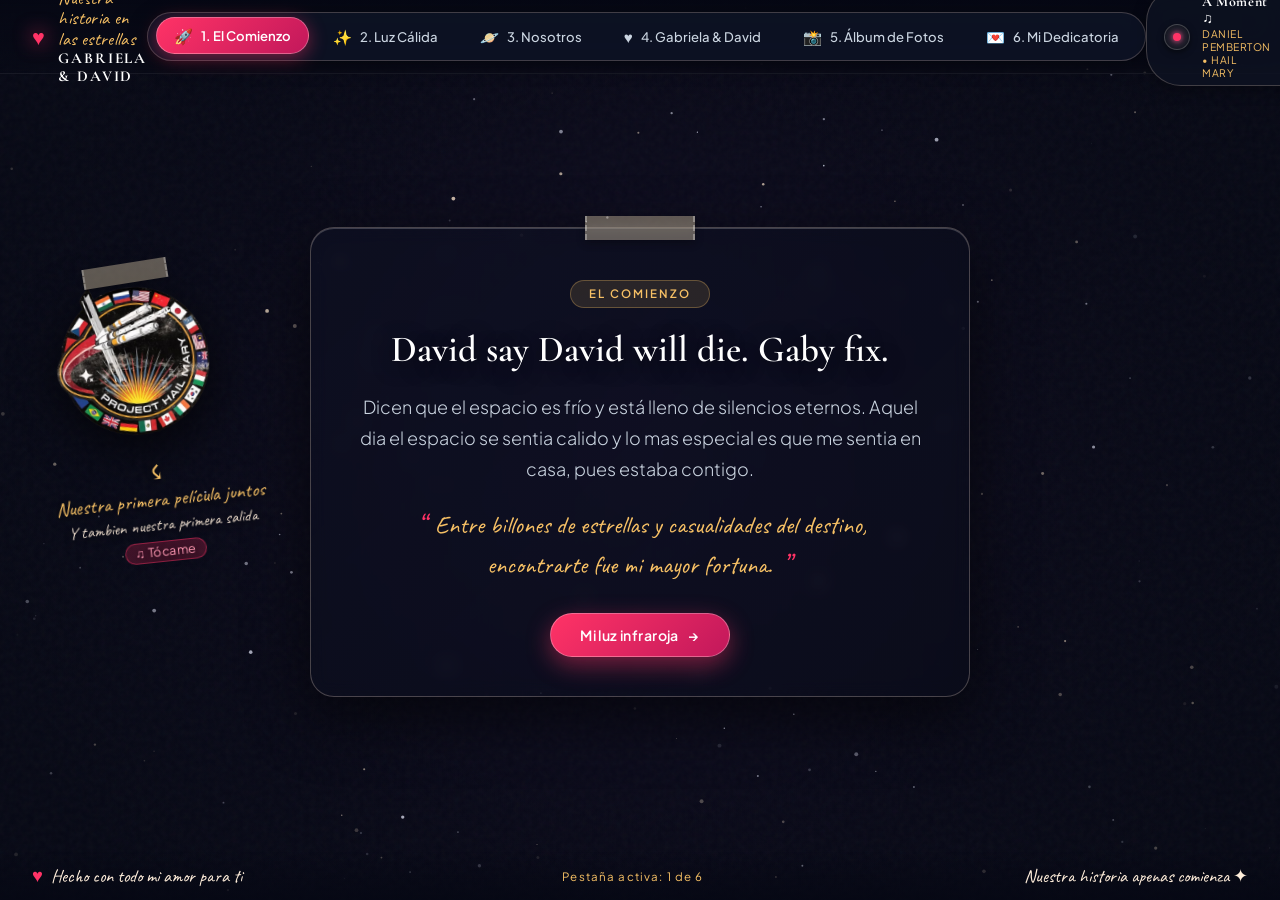
==== index.html @ a93ca7f2 "Initial commit" ====
<!DOCTYPE html>
<html lang="es">

<head>
  <meta charset="UTF-8">
  <meta name="viewport" content="width=device-width, initial-scale=1.0, maximum-scale=5.0, viewport-fit=cover">
  <meta name="theme-color" content="#060814">
  <meta name="apple-mobile-web-app-capable" content="yes">
  <meta name="apple-mobile-web-app-status-bar-style" content="black-translucent">
  <title>Gabriela & David ♡ Project Hail Mary</title>
  <meta name="description" content="Nuestra historia a través del universo. Para Gabriela con todo mi amor.">

  <!-- Romantic & Warm Fonts: Cormorant Garamond, Caveat (Handwritten), Plus Jakarta Sans -->
  <link rel="preconnect" href="https://fonts.googleapis.com">
  <link rel="preconnect" href="https://fonts.gstatic.com" crossorigin>
  <link
    href="https://fonts.googleapis.com/css2?family=Caveat:wght@400;600;700&family=Cormorant+Garamond:ital,wght@0,400;0,600;0,700;1,400;1,600&family=Plus+Jakarta+Sans:wght@300;400;500;600;700&display=swap"
    rel="stylesheet">

  <link rel="stylesheet" href="styles.css">
</head>

<body>

  <!-- Top Romantic Header Bar -->
  <header class="romantic-header" id="mainHeader">
    <div class="header-left">
      <span class="heart-pulse">♥</span>
      <div class="header-story-title">
        <span class="handwritten-subtitle">Nuestra historia en las estrellas</span>
        <span class="couple-tag">GABRIELA & DAVID</span>
      </div>
    </div>

    <!-- Visible Tabs Bar (Todas las Pestañas Visibles) -->
    <nav class="story-tabs-bar" id="storyTabsBar" aria-label="Pestañas de la historia">
      <button class="story-tab-btn active" data-act="0">
        <span class="tab-icon">🚀</span>
        <span class="tab-title">1. El Comienzo</span>
      </button>
      <button class="story-tab-btn" data-act="1">
        <span class="tab-icon">✨</span>
        <span class="tab-title">2. Luz Cálida</span>
      </button>
      <button class="story-tab-btn" data-act="2">
        <span class="tab-icon">🪐</span>
        <span class="tab-title">3. Nosotros</span>
      </button>
      <button class="story-tab-btn" data-act="3">
        <span class="tab-icon">♥</span>
        <span class="tab-title">4. Gabriela & David</span>
      </button>
      <button class="story-tab-btn" data-act="4">
        <span class="tab-icon">📸</span>
        <span class="tab-title">5. Álbum de Fotos</span>
      </button>
      <button class="story-tab-btn" data-act="5">
        <span class="tab-icon">💌</span>
        <span class="tab-title">6. Mi Dedicatoria</span>
      </button>
    </nav>

    <div class="header-right">

      <button class="music-capsule-btn" id="audioToggle" aria-label="Música de fondo: A Moment"
        title="Reproducir 'A Moment' de Project Hail Mary">
        <div class="music-disc-icon">
          <span class="disc-core"></span>
        </div>
        <div class="music-track-info">
          <span class="music-track-title" id="audioBtnText">A Moment ♫</span>
          <span class="music-track-artist">Daniel Pemberton • Hail Mary</span>
        </div>
        <div class="sound-bars" id="audioWaves">
          <span></span><span></span><span></span><span></span>
        </div>
      </button>

      <!-- Audio Element: A Moment by Daniel Pemberton -->
      <audio id="bgAudio" loop preload="auto" src="assets/music/a_moment.mp3">
        <source src="assets/music/a_moment.mp3" type="audio/mp4">
        <source src="assets/music/a_moment.mp3" type="audio/mpeg">
        <source src="assets/music/a_moment.m4a" type="audio/mp4">
      </audio>
    </div>
  </header>


  <!-- Main Viewport Stage -->
  <main class="fixed-stage" id="stage">

    <!-- Canvas: Warm Stars & Stardust -->
    <canvas id="starsCanvas" class="stage-canvas stars-canvas"></canvas>

    <!-- Background Cinematic Layers (From Project Hail Mary) -->
    <div class="cinema-layer layer-cosmos active" id="layerCosmos">
      <div class="ambient-nebula-glow"></div>
    </div>

    <div class="cinema-layer layer-astrophage" id="layerAstrophage">
      <img src="assets/images/astrophage_red.png" alt="Project Hail Mary - Astrophage" class="film-frame img-red">
      <div class="warm-red-vignette"></div>
    </div>

    <div class="cinema-layer layer-tauceti" id="layerTauceti">
      <img src="assets/images/tau_ceti_green.jpg" alt="Project Hail Mary - Tau Ceti" class="film-frame img-green">
      <div class="warm-emerald-vignette"></div>
    </div>

    <!-- Canvas: Astrophage Glowing Particles & Fireflies -->
    <canvas id="astrophageCanvas" class="stage-canvas astrophage-canvas"></canvas>

    <!-- Atmospheric Textures -->
    <div class="dream-halo"></div>
    <div class="analog-grain"></div>

    <!-- ================================================================
         ROMANTIC JOURNAL CARDS (Scrollytelling Content)
         ================================================================ -->
    <div class="journal-wrapper" id="journalWrapper">

      <!-- Acto 1: Aquel Día -->
      <article class="journal-card act-1 visible" id="act1">
        <div class="card-tape"></div>

        <!-- Doodle 1: Parche de la misión con cinta y nota manuscrita -->
        <div class="card-doodle doodle-patch" id="doodlePatch" data-sound="assets/images/sonidos/1.wav"
          title="Toca para escuchar">
          <div class="washi-tape tape-top"></div>
          <img src="assets/images/1.png" alt="Parche de la misión Project Hail Mary" class="sticker-img patch-img">
          <div class="handwritten-note note-patch">
            <span class="arrow-doodle">⤷</span>
            <p>Nuestra primera película juntos <br><small>Y tambien nuestra primera salida</small></p>
            <span class="doodle-sound-tag">♫ Tócame</span>
          </div>
        </div>

        <div class="stamp-tag">EL COMIENZO</div>
        <h1 class="card-headline">David say David will die. Gaby fix.</h1>
        <p class="card-lead">
          Dicen que el espacio es frío y está lleno de silencios eternos. Aquel dia el espacio se sentia calido y lo mas
          especial es que me sentia en casa, pues estaba contigo.
        </p>
        <div class="handwritten-quote">
          <span class="quote-mark">“</span>
          <span>Entre billones de estrellas y casualidades del destino, encontrarte fue mi mayor fortuna.</span>
          <span class="quote-mark">”</span>
        </div>

        <div class="card-footer-nav">
          <button class="nav-next-step-btn" data-goto="1">
            <span>Mi luz infraroja</span>
            <span class="btn-arrow">→</span>
          </button>

        </div>
      </article>

      <!-- Acto 2: La Chispa & Rocky -->
      <article class="journal-card act-2" id="act2">
        <div class="card-tape"></div>

        <!-- Doodle 2: Rocky saludando con bocadillo de diálogo sonoro -->
        <div class="card-doodle doodle-rocky-wave" id="doodleRockyWave" data-sound="assets/images/sonidos/laluz.wav"
          title="Toca para escuchar">
          <div class="speech-bubble-rocky">
            <span class="bubble-chord">♫ ♩ ♪</span>
            <p>«¡Amaze, amaze, amaze!»</p>
            <span class="bubble-sub">Happy, happy, happy! ♥</span>
          </div>
          <img src="assets/images/2.png" alt="Rocky saludando" class="sticker-img rocky-wave-img">
          <div class="handwritten-note note-rocky">
            <p>Tú eres mi Rocky en este universo 🪐</p>
            <span class="doodle-sound-tag">♫ Tócame</span>
          </div>
        </div>

        <div class="stamp-tag tag-crimson">ACTO II • EL ASTROFAGO</div>
        <h2 class="card-headline headline-crimson">Como una luz cálida en medio de la oscuridad.</h2>
        <p class="card-lead">
          Igual que en la nave cuando todo parecía perdido y apareció aquella chispa roja llena de vida... conocerte
          encendió cada rincón de mi mundo.
        </p>
        <p class="card-body-text">
          Y como Grace y Rocky comunicándose a través de pequeños golpes en el cristal y notas musicales, nosotros
          encontramos nuestro propio idioma: nuestras bromas, nuestras risas y esa forma de ser nosotros que solo tu y
          yo entendemos. Siempre juntos y aunque las dificultades se hagan presentes seguimos amandonos.
        </p>
        <div class="sticky-scratch-note">
          <span class="pin-icon">📌</span>
          <p>«Amaze, amaze, amaze... qué increíble es tenerte en mi vida.»</p>
        </div>

        <div class="card-footer-nav">
          <div class="nav-button-group">
            <button class="nav-prev-step-btn" data-goto="0">← Anterior</button>
            <button class="nav-next-step-btn" data-goto="2">
              <span>Mi confidente</span>
              <span class="btn-arrow">→</span>
            </button>
          </div>
        </div>
      </article>

      <!-- Acto 3: La Nebulosa Esmeralda -->
      <article class="journal-card act-3" id="act3">
        <div class="card-tape"></div>

        <!-- Doodle 3: Rocky Figurine Cheering / Fist Bump -->
        <div class="card-doodle doodle-rocky-fist" id="doodleRockyFist"
          data-sound="assets/images/sonidos/teamohacialasestrellas.wav" title="Toca para escuchar">
          <div class="polaroid-frame">
            <div class="washi-tape tape-angle"></div>
            <img src="assets/images/3.png" alt="Rocky celebrando" class="sticker-img rocky-fist-img">
            <span class="polaroid-caption">Fist my Bump</span>
          </div>
          <div class="handwritten-note note-fist">
            <p>¡Dream team tu y yo mamasa!</p>
            <span class="doodle-sound-tag">♫ Tócame</span>
          </div>
        </div>

        <!-- Doodle 4: Gatitos besándose (Sahur) -->
        <div class="card-doodle doodle-sahur" id="doodleSahur" data-sound="assets/images/sonidos/sintiestoytriste.wav"
          title="Toca para escuchar">
          <div class="polaroid-frame frame-tilt-right">
            <div class="washi-tape tape-pink"></div>
            <img src="assets/images/sahur.jpg" alt="Gatitos tiernos" class="doodle-photo-img">
            <span class="polaroid-caption">Mucho amor por aquí</span>
          </div>
          <div class="handwritten-note note-sahur">
            <p>Nosotros siempre juntitos</p>
            <span class="doodle-sound-tag">♫ Tócame</span>
          </div>
        </div>

        <div class="stamp-tag tag-emerald">NOSOTROS</div>
        <h2 class="card-headline headline-emerald">Contigo, el universo siempre es hermoso.</h2>
        <p class="card-lead">
          Asomarse a la atmósfera de tu mundo desconocido es como asomarme a lo que construimos cada día: un lugar
          seguro, feliz para ambos, y a pesar de lo dificil que es a veces poder estas tranquilos juntos.
        </p>
        <p class="card-body-text">
          No importa cuán desconocido sea el camino o qué desafíos haya por delante; mientras sea contigo, cualquier
          rincón del cosmos se siente como mi verdadero hogar y eso me hace quererte aun mas.
        </p>
        <div class="love-pill-box">
          <span>🚀 Tú eres mi copiloto favorita</span>
        </div>

        <div class="card-footer-nav">
          <div class="nav-button-group">
            <button class="nav-prev-step-btn" data-goto="1">← Anterior</button>
            <button class="nav-next-step-btn" data-goto="3">
              <span>Siguiente: Gabriela & David</span>
              <span class="btn-arrow">→</span>
            </button>
          </div>
        </div>
      </article>

      <!-- Acto 4: Gabriela & David -->
      <article class="journal-card act-4" id="act4">
        <div class="card-tape"></div>

        <!-- Doodle 5: Dinosaurios abrazados (Izquierda) -->
        <div class="card-doodle doodle-dinos" id="doodleDinos" data-sound="assets/images/sonidos/davidamagaby.wav"
          title="Toca para escuchar">
          <div class="polaroid-frame frame-tilt-left">
            <div class="washi-tape tape-gold"></div>
            <img src="assets/images/dinos.jpg" alt="Abrazo de dinosaurios" class="doodle-photo-img">
            <span class="polaroid-caption">Somos estos</span>
          </div>
          <div class="handwritten-note note-dinos">
            <p>El abrazo más cálido de todos</p>
            <span class="doodle-sound-tag">♫ Tócame</span>
          </div>
        </div>

        <!-- Doodle 6: Parejita con lacito y gorra (Derecha) -->
        <div class="card-doodle doodle-couple" id="doodleCouple" data-sound="assets/images/sonidos/daviddariatodo.wav"
          title="Toca para escuchar">
          <div class="polaroid-frame frame-tilt-right">
            <div class="washi-tape tape-teal"></div>
            <img src="assets/images/34.jpg" alt="Tú y yo" class="doodle-photo-img">
            <span class="polaroid-caption">Tú & Yo ✨</span>
          </div>
          <div class="handwritten-note note-couple">
            <p>En nuestra propia sintonía</p>
            <span class="doodle-sound-tag">♫ Tócame</span>
          </div>
        </div>

        <div class="stamp-tag tag-gold">EL TUNG DE MI SAHUR</div>
        <h2 class="couple-title">Gabriela & David</h2>
        <div class="handwritten-title-sub">
          <span>Para la persona que ilumina mi universo entero</span>
        </div>
        <p class="card-lead final-lead">
          Esta primera parada es solo el inicio de todo lo que quiero recordarte hoy. Porque cada foto, cada fecha y
          cada risa a tu lado merece ser guardada para siempre.
        </p>

        <div class="chapter-action-box">
          <button class="romantic-portal-btn" id="nextChapterBtn" data-goto="4">
            <span class="btn-sparkle">✦</span>
            <span class="btn-text">Ver Nuestra Galería de Recuerdos 📸</span>
            <span class="btn-sparkle">✦</span>
          </button>
          <p class="small-whisper">Toca aquí para continuar a nuestras fotos</p>
        </div>

        <div class="card-footer-nav" style="margin-top: 1rem;">
          <div class="nav-button-group">
            <button class="nav-prev-step-btn" data-goto="2">← Volver a Nosotros</button>
            <button class="nav-next-step-btn" data-goto="4">
              <span>Ir a la Galería de Fotos</span>
              <span class="btn-arrow">→</span>
            </button>
          </div>
        </div>
      </article>

      <!-- Acto 5: Galería de Recuerdos -->
      <article class="journal-card act-5 gallery-card" id="act5">
        <div class="card-tape"></div>

        <!-- Doodle 7: Meme Cristiano Ronaldo & Speed (Elegantes) -->
        <div class="card-doodle doodle-speed" id="doodleSpeed" data-sound="assets/images/sonidos/decepcionado.wav"
          title="Toca para escuchar">
          <div class="polaroid-frame frame-tilt-right">
            <div class="washi-tape tape-gold"></div>
            <img src="assets/images/ella y yo.jpg" alt="Nosotros bien formales" class="doodle-photo-img">
            <span class="polaroid-caption">Responsabilidad para nuestro hijo</span>
          </div>
          <div class="handwritten-note note-speed">
            <p>Por favor</p>
            <span class="doodle-sound-tag">♫ Tócame</span>
          </div>
        </div>

        <!-- Contenedor con Scroll Interno para el contenido de la Galería -->
        <div class="card-scroll-viewport gallery-scroll-viewport">
          <div class="stamp-tag tag-gallery">ACTO V • NUESTRO ÁLBUM DE FOTOS</div>
          <h2 class="card-headline headline-gallery">Pedacitos de Nuestra Historia</h2>
          <p class="card-lead">
            Cada fotografía guarda un instante que jamás olvidaré. Pasa el ratón por cada una o tócala para verla en
            detalle.
          </p>

          <!-- Interactive Polaroid Gallery Grid -->
          <div class="gallery-grid" id="galleryGrid">

            <!-- Polaroid 1: Primera foto juntos -->
            <div class="polaroid-item" data-index="0" data-img="assets/images/primerafotojuntos.jpeg"
              data-title="Nuestra primera foto juntos" data-date="MOMENTO 01 // EL INICIO"
              data-legend="Ese primer día en que nos tomamos una foto juntos... quién diría que estábamos empezando la historia más hermosa de nuestras vidas.">
              <div class="polaroid-tape-accent"></div>
              <div class="polaroid-img-box">
                <img src="assets/images/primerafotojuntos.jpeg" alt="Nuestra primera foto juntos" class="polaroid-thumb"
                  style="object-position: center 35%;">
                <div class="polaroid-glare"></div>
                <span class="polaroid-fav-btn" title="Me encanta">♥</span>
              </div>
              <div class="polaroid-meta">
                <span class="polaroid-date">MOMENTO 01 // EL INICIO</span>
                <h3 class="polaroid-title">Nuestra primera foto juntos</h3>
                <p class="polaroid-legend">Ese primer día en que nos tomamos una foto en las escaleras del auditorio
                  quien lo diria jdskjsdkjsd (Nelson es muy importante ahi)</p>
              </div>
            </div>

            <!-- Polaroid 2: Felices juntos -->
            <div class="polaroid-item" data-index="1" data-img="assets/images/felices.jpeg"
              data-title="Sonrisas que iluminan todo" data-date="MOMENTO 02 // PURA FELICIDAD"
              data-legend="No necesitábamos un motivo especial: cualquier tarde se volvía mágica y perfecta solo por tener tu sonrisa a mi lado.">
              <div class="polaroid-tape-accent"></div>
              <div class="polaroid-img-box">
                <img src="assets/images/felices.jpeg" alt="Sonrisas bajo el cielo" class="polaroid-thumb"
                  style="object-position: center 30%;">
                <div class="polaroid-glare"></div>
                <span class="polaroid-fav-btn" title="Me encanta">♥</span>
              </div>
              <div class="polaroid-meta">
                <span class="polaroid-date">MOMENTO 02 // PURA FELICIDAD</span>
                <h3 class="polaroid-title">Canchita de basque</h3>
                <p class="polaroid-legend">Ahi tabamos nosotros con el celu de hiromi pa tomar foticos obviamente que
                  resaltaran lo bien que nos veiamos juntos</p>
              </div>
            </div>

            <!-- Polaroid 3: Patitos en Roblox -->
            <div class="polaroid-item" data-index="2" data-img="assets/images/patos.jpeg"
              data-title="Los patitos del multiverso" data-date="MOMENTO 03 // JUGANDO JUNTOS"
              data-legend="Tardes enteras de risas, bromas y complicidad jugando en nuestro propio mundo. ¡El mejor equipo y los mejores patos de todos!">
              <div class="polaroid-tape-accent"></div>
              <div class="polaroid-img-box">
                <img src="assets/images/patos.jpeg" alt="Patitos jugando juntos" class="polaroid-thumb"
                  style="object-position: center center;">
                <div class="polaroid-glare"></div>
                <span class="polaroid-fav-btn" title="Me encanta">♥</span>
              </div>
              <div class="polaroid-meta">
                <span class="polaroid-date">MOMENTO 03 // JUGANDO JUNTOS</span>
                <h3 class="polaroid-title">Los patos de la mangangua</h3>
                <p class="polaroid-legend">No hay nada que decir, jugando roblox y bueno de alguna manera hay que cubrir
                  el tiempo que no nos podemos ver, pero nos sentimos tan cerca</p>
              </div>
            </div>

            <!-- Polaroid 4: Cine espacial -->
            <div class="polaroid-item" data-index="3" data-img="assets/images/u.jpeg"
              data-title="Viajando hacia las estrellas" data-date="MOMENTO 04 // UNIVERSO COMPARTIDO"
              data-legend="Viendo mundos y galaxias en la pantalla grande, soñando con el cosmos como Grace y Rocky explorando Tau Ceti juntos.">
              <div class="polaroid-tape-accent"></div>
              <div class="polaroid-img-box">
                <img src="assets/images/u.jpeg" alt="En el cine bajo las estrellas" class="polaroid-thumb"
                  style="object-position: center center;">
                <div class="polaroid-glare"></div>
                <span class="polaroid-fav-btn" title="Me encanta">♥</span>
              </div>
              <div class="polaroid-meta">
                <span class="polaroid-date">MOMENTO 04 // UNIVERSO COMPARTIDO</span>
                <h3 class="polaroid-title">Viajando hacia las estrellas</h3>
                <p class="polaroid-legend">Y como olvidar el dia que decidimos hacer nuestra esa pelicula, que solo
                  nosotros entendiamos, nojoda no te abrace ese dia </p>
              </div>
            </div>

            <!-- Polaroid 5: Mirada cómplice (Seguroooo) -->
            <div class="polaroid-item" data-index="4" data-img="assets/images/Seguroooo.jpeg"
              data-title="Esa mirada que lo dice todo" data-date="MOMENTO 05 // COMPLICIDAD ÚNICA"
              data-legend="Cuando un solo gesto o una mirada cómplice bastan para hacernos reír y entendernos sin decir una sola palabra.">
              <div class="polaroid-tape-accent"></div>
              <div class="polaroid-img-box">
                <img src="assets/images/Seguroooo.jpeg" alt="Nuestras miradas cómplices" class="polaroid-thumb"
                  style="object-position: center 30%;">
                <div class="polaroid-glare"></div>
                <span class="polaroid-fav-btn" title="Me encanta">♥</span>
              </div>
              <div class="polaroid-meta">
                <span class="polaroid-date">MOMENTO 05 // Seguro???</span>
                <h3 class="polaroid-title">Nos convertimos en el segurooo???</h3>
                <p class="polaroid-legend">Cuando nos preguntamos el uno al otro seguroooooo???.</p>
              </div>
            </div>

            <!-- Polaroid 6: Meme Cristiano & Speed (Bien formales) -->
            <div class="polaroid-item" data-index="5" data-img="assets/images/ella y yo.jpg"
              data-title="Bien formales tú y yo" data-date="MOMENTO 06 // RISAS INFINITAS"
              data-legend="Porque el amor más real también es reírnos de todo, compartir los mejores memes y saber que a tu lado la vida siempre es divertida.">
              <div class="polaroid-tape-accent"></div>
              <div class="polaroid-img-box">
                <img src="assets/images/nosotros.jpeg" alt="Bien formales tú y yo" class="polaroid-thumb"
                  style="object-position: center 35%;">
                <div class="polaroid-glare"></div>
                <span class="polaroid-fav-btn" title="Me encanta">♥</span>
              </div>
              <div class="polaroid-meta">
                <span class="polaroid-date">MOMENTO 06 // Me embarazaste</span>
                <h3 class="polaroid-title">No te hagas la walberta me dejaste embarazado</h3>
                <p class="polaroid-legend">Te amo con locura a pesar de que no te quieras hacer responsable de la cria
                </p>
              </div>
            </div>

          </div>

          <div class="card-footer-nav" style="margin-top: 1.8rem;">
            <div class="nav-button-group">
              <button class="nav-prev-step-btn" data-goto="3">← Volver a Gabriela & David</button>
              <button class="nav-next-step-btn" data-goto="5">
                <span>Me Quiero sincerar</span>
                <span class="btn-arrow">→</span>
              </button>
            </div>
          </div>
        </div>
      </article>

      <!-- ================================================================
           ACTO 6: DEDICATORIA EN UNA HOJA (CARTA PERSONAL)
           ================================================================ -->
      <article class="journal-card act-6 letter-card" id="act6">
        <div class="card-tape"></div>

        <!-- Doodle 8: Mokujin y novia (Cuidándote siempre) -->
        <div class="card-doodle doodle-tung" id="doodleTung" data-sound="assets/images/sonidos/davidamagaby.wav"
          title="Toca para escuchar">
          <div class="polaroid-frame frame-tilt-left">
            <div class="washi-tape tape-pink"></div>
            <img src="assets/images/tung.jpg" alt="Cuidándote siempre" class="doodle-photo-img">
            <span class="polaroid-caption">Cuidándote siempre ♡</span>
          </div>
          <div class="handwritten-note note-tung">
            <p>En cualquier rincón cósmico</p>
            <span class="doodle-sound-tag">♫ Tócame</span>
          </div>
        </div>

        <!-- Contenedor con Scroll Interno para la Carta -->
        <div class="card-scroll-viewport letter-scroll-viewport">
          <div class="stamp-tag tag-gold">ACTO VI • MI DEDICATORIA</div>

          <!-- Hoja de Carta / Papel con Estilo Manuscrito -->
          <div class="letter-sheet" id="letterSheet">
            <!-- Cinta Washi decorativa que sujeta la hoja -->
            <div class="letter-tape-top"></div>

            <!-- Cabecera de la Hoja: Lugar, Fecha y Sello Romántico -->
            <div class="letter-header-row">
              <div class="letter-origin">
                <span class="letter-pin-icon">📍</span>
                <span class="letter-origin-text">En algun lugar de Macanao..</span>
              </div>
              <div class="letter-date-box">
                <span class="letter-calendar-icon">📅</span>
                <span class="letter-date-text">Septiembre, 2026</span>
              </div>
            </div>

            <!-- Saludo Principal -->
            <div class="letter-salutation-box">
              <h2 class="letter-recipient">Querida Gabriela,</h2>
              <p class="letter-lead-handwritten">Esta dedicatoria es solo para ti, de mi puño y teclado:</p>
            </div>

            <div class="letter-divider-line">
              <span class="divider-gem">✦</span>
            </div>

            <!-- ============================================================
                 SECCIÓN 1: EL INICIO DE TODO
                 (Edita el texto dentro de <p> con tus propias palabras)
                 ============================================================ -->
            <section class="letter-section">
              <div class="letter-section-badge">
                <span class="badge-num">1</span>
                <h3 class="badge-title">Quiero ser una persona especial para ti</h3>
              </div>
              <p class="letter-body-p">
                Sabes mi amor a pesar de que solo tenemos 6 meses saliendo quiero ser una persona especial para ti, la
                persona a la que puedas contarle cualquier cosa, la persona con la que siempre puedas reírte, la persona
                con la que siempre puedas contar en los momentos tristes y felices, la persona que siempre estará ahí
                para ti aunque el mundo te falle, pues quiero ser tu lugar seguro y el alma en la que puedas depositar
                tu confianza.
              </p>
            </section>

            <!-- ============================================================
                 SECCIÓN 2: NUESTRA COMPLICIDAD & PEQUEÑAS COSAS
                 (Edita el texto dentro de <p> con tus propias palabras)
                 ============================================================ -->
            <section class="letter-section">
              <div class="letter-section-badge">
                <span class="badge-num">2</span>
                <h3 class="badge-title">Te amo con locura</h3>
              </div>
              <p class="letter-body-p">
                Te amo con locura mi amor eres la mujer de mi vida, y de mis atomos, te amo con toda el alma, eres una
                persona increible, maravillosa, tan buena que no se si sea digno de ti pero quiero intentar todos los
                dias que vienen en nuestra historia ser digno de ti y que puedas sentirte orgullosa de mi como yo lo
                estoy de ti y de mi relación contigo.
              </p>
            </section>

            <!-- ============================================================
                 SECCIÓN 3: LO QUE ADMIRO DE TI
                 (Edita el texto dentro de <p> con tus propias palabras)
                 ============================================================ -->
            <section class="letter-section">
              <div class="letter-section-badge">
                <span class="badge-num">3</span>
                <h3 class="badge-title">Lo que amo de ti</h3>
              </div>
              <p class="letter-body-p">
                Amo tu sonrisa, tus gestos, tus locuras, amo cuando me abrazas y me besas, amo cuando me coges la mano,
                amo
                tu nariz, amo tus ojos, amo tu boca, amo tu cuerpo, amo cada parte de ti, amo cada momento que paso a tu
                lado, amo nuestra historia, amo nuestra relación, amo todo de ti mi amor, te amo con locura.
              </p>
            </section>

            <!-- ============================================================
                 SECCIÓN 4: CITA / FRASE DESTACADA ENMARCADA
                 ============================================================ -->
            <div class="letter-highlight-banner">
              <span class="banner-quote-icon">“</span>
              <blockquote class="banner-quote-text">
                " Te amo como tung tung ama a su bate, pues eres el tung de mi sahur, eres mi confidente, mi amiga y la
                mujer de mi mundo, quiero ser un gran novio, y no solo eso quiero ser la persona en la que puedas
                confiar ciegamente y a la que le puedas contar todo.
              </blockquote>
              <span class="banner-heart">♥</span>
            </div>

            <!-- ============================================================
                 SECCIÓN 5: MI PROMESA PARA EL FUTURO
                 (Edita el texto dentro de <p> con tus propias palabras)
                 ============================================================ -->
            <section class="letter-section">
              <div class="letter-section-badge">
                <span class="badge-num">4</span>
                <h3 class="badge-title">Mi promesa y lo que viene</h3>
              </div>
              <p class="letter-body-p">
                Te cuidare, te respetare y sobretodo te valorare cada dia que que viene por delante, gracias por estos
                6 meses inolvidables, porque a pesar de todos los altos y bajos que hemos pasado juntos, siempre has
                estado ahi, y fue en parte mi error no darte el lugar que debias, el lugar que te mereces y el lugar que
                solo te puede pertenecer a ti, que es mi corazon, la mitad de mi alma y de mi ser, te amo con locura mi
                amor.
              </p>
            </section>

            <!-- ============================================================
                 SECCIÓN 6: POSTDATA (P.D.)
                 ============================================================ -->
            <div class="letter-ps-box">
              <span class="ps-tag">Peticion importante:</span>
              <p class="ps-content">
                Quiero que me des una oportunidad mas, te pido perdon por todo el daño que te he causado, y prometo que
                te cuidare siempre, pues mis sentimientos por ti son unicos y verdaderos, y no quiero dejar perderlos
                por culpa de mis actitudes, ante todo el respeto que te tengo y lo mucho que significas para mi, te pido
                me des otra oportunidad, y se que formalizar la relacion no arreglara los problemas, pero quiero hacerlo
                quiero pedirte que seas mi compa;era, no solo mi novia, pues novia es solo una palabra y no se compara a
                lo que tu significas para mi...

              </p>
            </div>

            <!-- ============================================================
                 DESPEDIDA & FIRMA CON SELLO DE LACRE
                 ============================================================ -->
            <div class="letter-closing-container">
              <div class="letter-closing-content">
                <p class="letter-signoff">Siempre tuyo y con todo mi amor,</p>
                <div class="letter-signature">David ♡</div>
              </div>

              <div class="letter-wax-seal" title="Sello de amor para siempre">
                <div class="seal-outer-rim">
                  <div class="seal-inner-circle">
                    <span class="seal-heart">♥</span>
                    <span class="seal-motto">PARA SIEMPRE</span>
                  </div>
                </div>
              </div>
            </div>

            <!-- Doblez decorativo en la esquina inferior de la hoja -->
            <div class="sheet-corner-fold" aria-hidden="true"></div>
          </div>

          <!-- Botones de Navegación de la Hoja -->
          <div class="card-footer-nav" style="margin-top: 1.8rem;">
            <div class="nav-button-group">
              <button class="nav-prev-step-btn" data-goto="4">← Volver a la Galería</button>
              <button class="nav-next-step-btn" data-goto="0">
                <span>Volver al Inicio ↺</span>
              </button>
            </div>
          </div>
        </div>
      </article>

    </div>

    <!-- Sweet Bottom Bar -->
    <footer class="romantic-footer">
      <div class="footer-item">
        <span class="footer-heart">♥</span>
        <span>Hecho con todo mi amor para ti</span>
      </div>
      <div class="footer-item scroll-meter" id="scrollMeterText">
        Pestaña activa: 1 de 6
      </div>
      <div class="footer-item">
        <span>Nuestra historia apenas comienza ✦</span>
      </div>
    </footer>

  </main>

  <!-- Lightbox Modal for Full View -->
  <div class="lightbox-backdrop" id="lightboxModal" aria-hidden="true">
    <div class="lightbox-dialog">
      <button class="lightbox-close-btn" id="lightboxCloseBtn" aria-label="Cerrar foto">&times;</button>
      <div class="lightbox-content">
        <div class="lightbox-img-box">
          <img src="" alt="Recuerdo ampliado" id="lightboxImg" class="lightbox-image">
        </div>
        <div class="lightbox-details">
          <span class="lightbox-tag" id="lightboxTag">MOMENTO // RECUERDO</span>
          <h3 class="lightbox-title" id="lightboxTitle">Título del Recuerdo</h3>
          <p class="lightbox-legend" id="lightboxLegend">Leyenda descriptiva del momento.</p>
          <div class="lightbox-nav-buttons">
            <button class="lightbox-btn" id="lightboxPrevBtn">← Anterior</button>
            <button class="lightbox-btn" id="lightboxNextBtn">Siguiente →</button>
          </div>
        </div>
      </div>
    </div>
  </div>

  <script src="script.js"></script>
</body>

</html>
---- styles.css ----
/* ==========================================================================
   GABRIELA & DAVID - MEMORANDUM // PROJECT HAIL MARY
   Estética: Diario Romántico Cósmico, Scrapbook, Doodles & Pestañas Interactivas
   ========================================================================== */

:root {
  --font-serif: 'Cormorant Garamond', Georgia, serif;
  --font-hand: 'Caveat', cursive;
  --font-sans: 'Plus Jakarta Sans', -apple-system, BlinkMacSystemFont, sans-serif;

  /* Colores Cálidos & Espaciales */
  --space-bg: #060814;
  --space-twilight: #0e1224;
  --paper-cream: #fffcf5;
  --text-main: #f8fafc;
  --text-muted: #cbd5e1;
  --text-warm: #ffeedb;

  /* Acentos Project Hail Mary */
  --hail-crimson: #ff3366;
  --hail-crimson-glow: rgba(255, 51, 102, 0.45);
  --hail-emerald: #10b981;
  --hail-emerald-glow: rgba(16, 185, 129, 0.4);
  --gold-warm: #f6c065;
  --gold-glow: rgba(246, 192, 101, 0.35);

  /* Scrapbook / Washi Tape */
  --tape-color: rgba(255, 235, 195, 0.35);
  --card-bg: rgba(10, 14, 30, 0.42);
  --card-border: rgba(255, 230, 210, 0.25);

  --ease-spring: cubic-bezier(0.175, 0.885, 0.32, 1.275);
  --ease-smooth: cubic-bezier(0.16, 1, 0.3, 1);
}

*, *::before, *::after {
  margin: 0;
  padding: 0;
  box-sizing: border-box;
}

html, body {
  width: 100%;
  height: 100%;
  background-color: var(--space-bg);
  color: var(--text-main);
  font-family: var(--font-sans);
  overflow: hidden; /* Prevent ugly double scrollbars, stage handles smooth navigation */
  -webkit-font-smoothing: antialiased;
  -webkit-tap-highlight-color: transparent;
}

/* ==========================================================================
   TOP ROMANTIC HEADER & VISIBLE TABS BAR
   ========================================================================== */
.romantic-header {
  position: fixed;
  top: 0;
  left: 0;
  right: 0;
  height: 74px;
  padding: 0 2rem;
  display: flex;
  align-items: center;
  justify-content: space-between;
  z-index: 100;
  background: linear-gradient(180deg, rgba(6, 8, 20, 0.95) 0%, rgba(6, 8, 20, 0.4) 80%, transparent 100%);
  backdrop-filter: blur(12px);
  -webkit-backdrop-filter: blur(12px);
  border-bottom: 1px solid rgba(255, 255, 255, 0.07);
}

.header-left {
  display: flex;
  align-items: center;
  gap: 0.85rem;
}

.heart-pulse {
  color: var(--hail-crimson);
  font-size: 1.35rem;
  filter: drop-shadow(0 0 10px var(--hail-crimson));
  animation: heart-beat 1.6s infinite ease-in-out;
}

@keyframes heart-beat {
  0%, 100% { transform: scale(1); }
  25% { transform: scale(1.22); }
  40% { transform: scale(1.08); }
  60% { transform: scale(1.18); }
}

.header-story-title {
  display: flex;
  flex-direction: column;
}

.handwritten-subtitle {
  font-family: var(--font-hand);
  font-size: 1.15rem;
  color: var(--gold-warm);
  line-height: 1.1;
  letter-spacing: 0.02em;
}

.couple-tag {
  font-family: var(--font-serif);
  font-size: 0.95rem;
  font-weight: 700;
  letter-spacing: 0.12em;
  color: #ffffff;
}

/* ==========================================================================
   BARRA DE PESTAÑAS VISIBLES (STORY TABS)
   ========================================================================== */
.story-tabs-bar {
  display: flex;
  align-items: center;
  gap: 0.4rem;
  background: rgba(15, 20, 38, 0.85);
  border: 1px solid rgba(255, 220, 200, 0.22);
  padding: 0.35rem 0.5rem;
  border-radius: 35px;
  backdrop-filter: blur(16px);
  box-shadow: 0 4px 20px rgba(0, 0, 0, 0.4);
}

.story-tab-btn {
  display: flex;
  align-items: center;
  gap: 0.5rem;
  background: transparent;
  border: 1px solid transparent;
  border-radius: 25px;
  padding: 0.45rem 1.05rem;
  color: var(--text-muted);
  font-family: var(--font-sans);
  font-size: 0.82rem;
  font-weight: 500;
  cursor: pointer;
  transition: all 0.3s var(--ease-spring);
  outline: none;
  white-space: nowrap;
}

.story-tab-btn:hover {
  color: #ffffff;
  background: rgba(255, 255, 255, 0.08);
  border-color: rgba(255, 255, 255, 0.15);
}

.story-tab-btn.active {
  color: #ffffff;
  background: linear-gradient(135deg, var(--hail-crimson), #c2185b);
  border-color: rgba(255, 255, 255, 0.3);
  font-weight: 600;
  box-shadow: 0 4px 18px var(--hail-crimson-glow);
  transform: translateY(-1px);
}

.tab-icon {
  font-size: 0.95rem;
}

.header-right {
  display: flex;
  align-items: center;
  gap: 0.65rem;
}

/* Peek / View Background Toggle Button */
.peek-bg-btn {
  background: rgba(14, 18, 34, 0.75);
  border: 1px solid rgba(255, 225, 205, 0.22);
  padding: 0.42rem 0.95rem;
  border-radius: 30px;
  display: flex;
  align-items: center;
  gap: 0.45rem;
  color: var(--text-warm);
  cursor: pointer;
  transition: all 0.3s var(--ease-smooth);
  backdrop-filter: blur(14px);
  font-family: var(--font-sans);
  font-size: 0.8rem;
  font-weight: 500;
  box-shadow: 0 4px 15px rgba(0, 0, 0, 0.3);
  white-space: nowrap;
}

.peek-bg-btn:hover {
  background: rgba(16, 185, 129, 0.22);
  border-color: var(--hail-emerald);
  color: #ffffff;
  box-shadow: 0 0 20px var(--hail-emerald-glow);
  transform: translateY(-1px);
}

.peek-bg-btn.active {
  background: linear-gradient(135deg, var(--hail-emerald), #059669);
  border-color: rgba(255, 255, 255, 0.35);
  color: #ffffff;
  box-shadow: 0 0 20px var(--hail-emerald-glow);
}

/* Music Button: A Moment by Daniel Pemberton */
.music-capsule-btn {
  background: rgba(14, 18, 34, 0.85);
  border: 1px solid rgba(255, 225, 205, 0.22);
  padding: 0.4rem 1.1rem;
  border-radius: 35px;
  display: flex;
  align-items: center;
  gap: 0.75rem;
  color: var(--text-warm);
  cursor: pointer;
  transition: all 0.3s var(--ease-smooth);
  backdrop-filter: blur(14px);
  box-shadow: 0 4px 15px rgba(0, 0, 0, 0.3);
}

.music-capsule-btn:hover {
  background: rgba(255, 51, 102, 0.18);
  border-color: var(--hail-crimson);
  box-shadow: 0 0 22px rgba(255, 51, 102, 0.35);
  transform: translateY(-1px);
}

.music-capsule-btn.playing {
  border-color: var(--hail-crimson);
  box-shadow: 0 0 20px rgba(255, 51, 102, 0.35);
}

/* Vinyl Disc Icon */
.music-disc-icon {
  width: 26px;
  height: 26px;
  border-radius: 50%;
  background: radial-gradient(circle, #2d3748 20%, #1a202c 45%, #171923 70%, #000000 100%);
  border: 1px solid rgba(255, 255, 255, 0.2);
  position: relative;
  display: flex;
  align-items: center;
  justify-content: center;
  box-shadow: 0 2px 6px rgba(0, 0, 0, 0.5);
  flex-shrink: 0;
}

.disc-core {
  width: 8px;
  height: 8px;
  border-radius: 50%;
  background: var(--hail-crimson);
  box-shadow: 0 0 6px var(--hail-crimson);
}

.music-capsule-btn.playing .music-disc-icon {
  animation: spin-disc 3s linear infinite;
}

@keyframes spin-disc {
  0% { transform: rotate(0deg); }
  100% { transform: rotate(360deg); }
}

/* Track Info */
.music-track-info {
  display: flex;
  flex-direction: column;
  text-align: left;
}

.music-track-title {
  font-family: var(--font-serif);
  font-size: 0.88rem;
  font-weight: 700;
  color: #ffffff;
  line-height: 1.15;
  letter-spacing: 0.04em;
}

.music-track-artist {
  font-family: var(--font-sans);
  font-size: 0.65rem;
  color: var(--gold-warm);
  letter-spacing: 0.05em;
  text-transform: uppercase;
}

.sound-bars {
  display: flex;
  align-items: flex-end;
  gap: 2.5px;
  height: 14px;
  margin-left: 2px;
}

.sound-bars span {
  width: 2px;
  height: 35%;
  background-color: var(--text-muted);
  border-radius: 2px;
  transition: all 0.2s ease;
}

.music-capsule-btn.playing .sound-bars span {
  background-color: var(--hail-crimson);
  animation: bar-dance 0.9s infinite ease-in-out alternate;
}

.music-capsule-btn.playing .sound-bars span:nth-child(1) { animation-delay: 0.05s; }
.music-capsule-btn.playing .sound-bars span:nth-child(2) { animation-delay: 0.25s; }
.music-capsule-btn.playing .sound-bars span:nth-child(3) { animation-delay: 0.15s; }
.music-capsule-btn.playing .sound-bars span:nth-child(4) { animation-delay: 0.35s; }

@keyframes bar-dance {
  0% { height: 20%; }
  100% { height: 100%; }
}



/* ==========================================================================
   FIXED STAGE & VIEWPORT
   ========================================================================== */
.fixed-stage {
  position: fixed;
  inset: 0;
  width: 100vw;
  height: 100vh;
  height: 100dvh;
  overflow: hidden;
  display: flex;
  align-items: center;
  justify-content: center;
  background-color: var(--space-bg);
  padding-top: 48px;
  padding-bottom: 24px;
  box-sizing: border-box;
}

.stage-canvas {
  position: absolute;
  inset: 0;
  width: 100%;
  height: 100%;
  pointer-events: none;
}

.stars-canvas {
  z-index: 1;
}

.astrophage-canvas {
  z-index: 4;
  mix-blend-mode: screen;
}

/* Cinematic Film Layers */
.cinema-layer {
  position: absolute;
  inset: 0;
  opacity: 0;
  transition: opacity 0.85s ease-in-out;
  pointer-events: none;
  overflow: hidden;
}

.film-frame {
  width: 100%;
  height: 100%;
  object-fit: cover;
  object-position: center;
  transform: scale(1.04);
  transition: transform 1.2s var(--ease-smooth), filter 0.8s ease;
  filter: brightness(0.96) contrast(1.08) saturate(1.18);
}

.layer-cosmos {
  z-index: 2;
  opacity: 1;
}

.ambient-nebula-glow {
  position: absolute;
  width: 140vw;
  height: 140vh;
  top: -20vh;
  left: -20vw;
  background: radial-gradient(circle at 50% 50%, rgba(30, 20, 55, 0.35) 0%, rgba(18, 12, 35, 0.2) 40%, rgba(6, 8, 20, 0.85) 75%);
}

.layer-astrophage {
  z-index: 3;
}

.warm-red-vignette {
  position: absolute;
  inset: 0;
  background: radial-gradient(circle at 65% 45%, rgba(255, 51, 102, 0.18) 0%, rgba(120, 15, 45, 0.2) 50%, rgba(6, 8, 20, 0.6) 100%);
  mix-blend-mode: screen;
}

.layer-tauceti {
  z-index: 3;
}

.warm-emerald-vignette {
  position: absolute;
  inset: 0;
  background: radial-gradient(circle at 50% 45%, rgba(16, 185, 129, 0.2) 0%, rgba(246, 192, 101, 0.12) 45%, rgba(6, 8, 20, 0.6) 100%);
  mix-blend-mode: screen;
}

.dream-halo {
  position: absolute;
  inset: 0;
  background: radial-gradient(circle at center, transparent 40%, rgba(6, 8, 20, 0.3) 75%, rgba(6, 8, 20, 0.65) 100%);
  z-index: 5;
  pointer-events: none;
}

.analog-grain {
  position: absolute;
  inset: 0;
  opacity: 0.035;
  background-image: url("data:image/svg+xml,%3Csvg viewBox='0 0 200 200' xmlns='http://www.w3.org/2000/svg'%3E%3Cfilter id='noiseFilter'%3E%3CfeTurbulence type='fractalNoise' baseFrequency='0.75' numOctaves='3' stitchTiles='stitch'/%3E%3C/filter%3E%3Crect width='100%25' height='100%25' filter='url(%23noiseFilter)'/%3E%3C/svg%3E");
  z-index: 6;
  pointer-events: none;
}

/* ==========================================================================
   CARD DOODLES & SCRAPBOOK STICKERS (INTEGRADOS AL RELATO)
   ========================================================================== */
.card-doodle {
  pointer-events: auto;
  transition: transform 0.4s var(--ease-spring), opacity 0.4s ease;
  z-index: 15;
}

.sticker-img {
  filter: drop-shadow(0 12px 24px rgba(0, 0, 0, 0.65));
  transition: transform 0.4s var(--ease-spring);
}

/* Washi Tape Accent */
.washi-tape {
  position: absolute;
  background: var(--tape-color);
  backdrop-filter: blur(4px);
  border-left: 2px dashed rgba(255, 255, 255, 0.25);
  border-right: 2px dashed rgba(255, 255, 255, 0.25);
  box-shadow: 0 2px 6px rgba(0, 0, 0, 0.2);
  z-index: 20;
}

.tape-top {
  width: 85px;
  height: 20px;
  top: -10px;
  left: 50%;
  transform: translateX(-50%) rotate(-3deg);
}

.tape-angle {
  width: 75px;
  height: 18px;
  top: -8px;
  right: -10px;
  transform: rotate(25deg);
}

/* 1. Acto I: Parche de la Misión (Mayor separación de la tarjeta / pestaña) */
.doodle-patch {
  position: absolute;
  left: -265px;
  top: 45px;
  width: 175px;
  transform: rotate(-6deg);
}

.doodle-patch:hover {
  transform: rotate(0deg) scale(1.06);
}

.patch-img {
  width: 100%;
  height: auto;
  display: block;
}

.note-patch {
  position: absolute;
  top: 100%;
  left: -10px;
  width: 220px;
  margin-top: 0.8rem;
  font-family: var(--font-hand);
  color: var(--gold-warm);
  font-size: 1.25rem;
  line-height: 1.2;
  text-shadow: 0 2px 10px rgba(0, 0, 0, 0.9);
}

.note-patch small {
  font-size: 1.05rem;
  color: var(--text-warm);
  opacity: 0.9;
}

.arrow-doodle {
  font-size: 1.5rem;
  display: inline-block;
  transform: rotate(45deg);
  margin-right: 4px;
}

/* 2. Acto II: Rocky Saludando */
.doodle-rocky-wave {
  position: absolute;
  right: -265px;
  top: 30px;
  width: 195px;
  transform: rotate(6deg);
  animation: rocky-bob 4s infinite ease-in-out;
}

@keyframes rocky-bob {
  0%, 100% { transform: rotate(6deg) translateY(0); }
  50% { transform: rotate(8deg) translateY(-12px); }
}

.rocky-wave-img {
  width: 100%;
  height: auto;
  display: block;
  cursor: pointer;
}

.doodle-rocky-wave:hover .rocky-wave-img {
  animation: rocky-wiggle 0.5s ease;
}

@keyframes rocky-wiggle {
  0%, 100% { transform: rotate(0deg) scale(1.08); }
  25% { transform: rotate(-8deg) scale(1.1); }
  75% { transform: rotate(8deg) scale(1.1); }
}

.speech-bubble-rocky {
  position: absolute;
  bottom: 96%;
  left: -30px;
  background: rgba(255, 252, 245, 0.96);
  color: #1a1e2e;
  padding: 0.65rem 1.15rem;
  border-radius: 18px;
  border-bottom-right-radius: 4px;
  box-shadow: 0 10px 25px rgba(0, 0, 0, 0.5);
  font-family: var(--font-hand);
  font-size: 1.25rem;
  font-weight: 700;
  white-space: nowrap;
  line-height: 1.2;
}

.bubble-chord {
  color: var(--hail-crimson);
  font-size: 1rem;
  margin-right: 4px;
}

.bubble-sub {
  display: block;
  font-size: 1rem;
  color: #e11d48;
  font-weight: 600;
}

.note-rocky {
  margin-top: 0.6rem;
  font-family: var(--font-hand);
  font-size: 1.2rem;
  color: var(--text-warm);
  text-align: center;
  text-shadow: 0 2px 8px rgba(0, 0, 0, 0.8);
}

.click-hint {
  display: block;
  font-size: 0.95rem;
  color: var(--gold-warm);
  opacity: 0.85;
}

/* 3. Acto III: Rocky Fist-Bump */
.doodle-rocky-fist {
  position: absolute;
  left: -265px;
  bottom: 25px;
  width: 180px;
  transform: rotate(-7deg);
}

.polaroid-frame {
  background: #ffffff;
  padding: 0.75rem 0.75rem 1.3rem 0.75rem;
  border-radius: 6px;
  box-shadow: 0 15px 35px rgba(0, 0, 0, 0.7);
  transform: rotate(1deg);
  transition: transform 0.3s ease;
  cursor: pointer;
}

.doodle-rocky-fist:hover .polaroid-frame {
  transform: rotate(0deg) scale(1.05);
}

.rocky-fist-img {
  width: 100%;
  height: 160px;
  object-fit: contain;
  background: #181d2e;
  border-radius: 4px;
  display: block;
}

.polaroid-caption {
  display: block;
  font-family: var(--font-hand);
  font-size: 1.15rem;
  font-weight: 700;
  color: #2c3248;
  text-align: center;
  margin-top: 0.6rem;
}

.note-fist {
  font-family: var(--font-hand);
  font-size: 1.2rem;
  color: var(--gold-warm);
  margin-top: 0.5rem;
  text-align: center;
}

/* ==========================================================================
   TODOS LOS DOODLES SCRAPBOOK (DISTRIBUCIÓN EN CADA ACTO)
   ========================================================================== */

/* Doodle Photo Image */
.doodle-photo-img {
  width: 100%;
  height: 155px;
  object-fit: cover;
  border-radius: 4px;
  display: block;
}

.frame-tilt-left {
  transform: rotate(-3deg);
}

.frame-tilt-right {
  transform: rotate(3deg);
}

.card-doodle:hover .polaroid-frame {
  transform: rotate(0deg) scale(1.06);
}

/* Washi Tapes Coloridos */
.tape-pink {
  position: absolute;
  width: 75px;
  height: 18px;
  top: -8px;
  left: 50%;
  transform: translateX(-50%) rotate(2deg);
  background: rgba(255, 180, 205, 0.6);
  backdrop-filter: blur(4px);
  border-left: 2px dashed rgba(220, 110, 145, 0.45);
  border-right: 2px dashed rgba(220, 110, 145, 0.45);
  box-shadow: 0 2px 6px rgba(0, 0, 0, 0.2);
  z-index: 20;
}

.tape-gold {
  position: absolute;
  width: 75px;
  height: 18px;
  top: -8px;
  left: 50%;
  transform: translateX(-50%) rotate(-2.5deg);
  background: rgba(255, 225, 160, 0.65);
  backdrop-filter: blur(4px);
  border-left: 2px dashed rgba(200, 155, 75, 0.45);
  border-right: 2px dashed rgba(200, 155, 75, 0.45);
  box-shadow: 0 2px 6px rgba(0, 0, 0, 0.2);
  z-index: 20;
}

.tape-teal {
  position: absolute;
  width: 75px;
  height: 18px;
  top: -8px;
  left: 50%;
  transform: translateX(-50%) rotate(2deg);
  background: rgba(160, 235, 215, 0.6);
  backdrop-filter: blur(4px);
  border-left: 2px dashed rgba(70, 180, 155, 0.45);
  border-right: 2px dashed rgba(70, 180, 155, 0.45);
  box-shadow: 0 2px 6px rgba(0, 0, 0, 0.2);
  z-index: 20;
}

/* 4. Acto III (Derecha): Gatitos Besándose (Sahur) */
.doodle-sahur {
  position: absolute;
  right: -265px;
  top: 30px;
  width: 180px;
  transform: rotate(5deg);
}

.note-sahur,
.note-dinos,
.note-couple,
.note-speed,
.note-tung {
  font-family: var(--font-hand);
  font-size: 1.2rem;
  color: var(--gold-warm);
  margin-top: 0.5rem;
  text-align: center;
  text-shadow: 0 2px 8px rgba(0, 0, 0, 0.85);
}

/* 5. Acto IV (Izquierda): Dinos Abrazados */
.doodle-dinos {
  position: absolute;
  left: -265px;
  top: 30px;
  width: 180px;
  transform: rotate(-5deg);
}

/* 6. Acto IV (Derecha): Parejita con lacito y gorra */
.doodle-couple {
  position: absolute;
  right: -265px;
  top: 30px;
  width: 180px;
  transform: rotate(4deg);
}

/* 7. Acto V (Galería - Flotante por fuera a la derecha): Cristiano & Speed */
.doodle-speed {
  position: absolute;
  right: -250px;
  top: 35px;
  width: 180px;
  transform: rotate(6deg);
  z-index: 30;
  pointer-events: auto;
}

.doodle-speed:hover {
  transform: rotate(0deg) scale(1.06);
}

/* 8. Acto VI (Dedicatoria - Flotante por fuera a la izquierda): Mokujin & Novia */
.doodle-tung {
  position: absolute;
  left: -250px;
  top: 60px;
  width: 180px;
  transform: rotate(-4deg);
  z-index: 30;
  pointer-events: auto;
}

.doodle-tung:hover {
  transform: rotate(0deg) scale(1.06);
}

/* Etiqueta de Sonido Interactivo */
.doodle-sound-tag {
  display: inline-block;
  margin-top: 5px;
  padding: 2px 9px;
  background: rgba(255, 51, 102, 0.22);
  border: 1px solid rgba(255, 51, 102, 0.45);
  border-radius: 12px;
  font-size: 0.78rem;
  font-family: var(--font-sans);
  color: #ff99b3;
  letter-spacing: 0.04em;
  transition: all 0.3s ease;
  backdrop-filter: blur(4px);
}

.card-doodle:hover .doodle-sound-tag {
  background: var(--hail-crimson);
  color: #ffffff;
  box-shadow: 0 0 12px rgba(255, 51, 102, 0.7);
  transform: scale(1.05);
}

/* Animación de Rebote al hacer Clic en cualquier Doodle */
@keyframes doodle-bounce {
  0% { transform: scale(1); }
  25% { transform: scale(1.18) rotate(4deg); }
  50% { transform: scale(0.94) rotate(-3deg); }
  75% { transform: scale(1.06) rotate(2deg); }
  100% { transform: scale(1) rotate(0deg); }
}

.doodle-clicked .polaroid-frame,
.doodle-clicked .sticker-img {
  animation: doodle-bounce 0.55s var(--ease-spring) !important;
}

/* ==========================================================================
   JOURNAL CARDS (CONTENIDO DE LAS PESTAÑAS)
   ========================================================================== */
.journal-wrapper {
  position: relative;
  z-index: 10;
  width: 100%;
  max-width: 1120px;
  padding: 1.5rem;
  display: flex;
  align-items: center;
  justify-content: center;
  pointer-events: none;
}

.journal-card {
  position: absolute;
  width: 100%;
  padding: 3.2rem 2.8rem 2.4rem 2.8rem;
  background: linear-gradient(135deg, rgba(14, 18, 38, 0.44) 0%, rgba(8, 12, 26, 0.36) 100%);
  border: 1px solid var(--card-border);
  border-radius: 24px;
  backdrop-filter: blur(8px);
  -webkit-backdrop-filter: blur(8px);
  box-shadow: 0 20px 60px rgba(0, 0, 0, 0.55), inset 0 1px 0 rgba(255, 255, 255, 0.2);
  opacity: 0;
  transform: translateY(30px) scale(0.96);
  transition: opacity 0.5s ease-out, transform 0.5s var(--ease-spring), backdrop-filter 0.4s ease;
  pointer-events: none;
  text-align: center;
}

.journal-card:not(.gallery-card) {
  max-width: 660px;
}

.journal-card.visible {
  opacity: 1;
  transform: translateY(0) scale(1);
  pointer-events: auto;
}

/* Modo contemplación de escena (se activa con el botón 'Ver fondo' o clic fuera) */
body.viewing-background .journal-card {
  opacity: 0.08 !important;
  pointer-events: none !important;
  transform: scale(0.96) translateY(12px) !important;
}

body.viewing-background .card-doodle {
  opacity: 0.1 !important;
  pointer-events: none !important;
}

body.viewing-background .film-frame {
  transform: scale(1.08) !important;
  filter: brightness(1.05) contrast(1.12) saturate(1.2) !important;
}

/* Card Tape Accent */
.card-tape {
  position: absolute;
  top: -12px;
  left: 50%;
  transform: translateX(-50%);
  width: 110px;
  height: 24px;
  background: var(--tape-color);
  backdrop-filter: blur(4px);
  border-left: 2px dashed rgba(255, 255, 255, 0.3);
  border-right: 2px dashed rgba(255, 255, 255, 0.3);
  box-shadow: 0 3px 8px rgba(0, 0, 0, 0.3);
}

/* Stamp Tag */
.stamp-tag {
  display: inline-block;
  padding: 0.35rem 1.1rem;
  border-radius: 30px;
  font-family: var(--font-sans);
  font-size: 0.72rem;
  font-weight: 600;
  letter-spacing: 0.18em;
  color: var(--gold-warm);
  background: rgba(246, 192, 101, 0.12);
  border: 1px solid rgba(246, 192, 101, 0.3);
  margin-bottom: 1.2rem;
  text-transform: uppercase;
}

.tag-crimson {
  color: #ff99b3;
  background: rgba(255, 51, 102, 0.12);
  border-color: rgba(255, 51, 102, 0.35);
}

.tag-emerald {
  color: #a7f3d0;
  background: rgba(16, 185, 129, 0.12);
  border-color: rgba(16, 185, 129, 0.35);
}

.tag-gold {
  color: #fef08a;
  background: rgba(246, 192, 101, 0.15);
  border-color: rgba(246, 192, 101, 0.4);
}

/* Headlines */
.card-headline {
  font-family: var(--font-serif);
  font-size: 2.3rem;
  font-weight: 600;
  line-height: 1.25;
  color: #ffffff;
  margin-bottom: 1.1rem;
  text-shadow: 0 4px 20px rgba(0, 0, 0, 0.8);
}

.headline-crimson {
  background: linear-gradient(135deg, #ffffff 40%, #ff80a0 100%);
  -webkit-background-clip: text;
  -webkit-text-fill-color: transparent;
}

.headline-emerald {
  background: linear-gradient(135deg, #ffffff 40%, #6ee7b7 100%);
  -webkit-background-clip: text;
  -webkit-text-fill-color: transparent;
}

.couple-title {
  font-family: var(--font-serif);
  font-size: 3.4rem;
  font-weight: 700;
  letter-spacing: 0.04em;
  background: linear-gradient(135deg, #ffffff 30%, #ffd6a5 70%, #ff85a1 100%);
  -webkit-background-clip: text;
  -webkit-text-fill-color: transparent;
  margin-bottom: 0.3rem;
  text-shadow: 0 0 40px rgba(255, 214, 165, 0.3);
}

.handwritten-title-sub {
  font-family: var(--font-hand);
  font-size: 1.45rem;
  color: var(--gold-warm);
  margin-bottom: 1.2rem;
}

.card-lead {
  font-size: 1.12rem;
  line-height: 1.75;
  color: var(--text-muted);
  font-weight: 300;
  margin-bottom: 1.2rem;
}

.card-body-text {
  font-size: 1.02rem;
  line-height: 1.7;
  color: #e2e8f0;
  margin-bottom: 1.2rem;
}

.final-lead {
  font-size: 1.2rem;
  color: var(--text-warm);
}

/* Handwritten Quotes */
.handwritten-quote {
  font-family: var(--font-hand);
  font-size: 1.55rem;
  line-height: 1.4;
  color: var(--gold-warm);
  margin: 1rem 0;
  padding: 0 1rem;
}

.quote-mark {
  color: var(--hail-crimson);
  font-size: 1.8rem;
  margin: 0 4px;
}

/* Sticky Yellow Scratch Note */
.sticky-scratch-note {
  position: relative;
  background: #fef08a;
  color: #1c1917;
  padding: 0.9rem 1.4rem;
  border-radius: 6px;
  font-family: var(--font-hand);
  font-size: 1.35rem;
  font-weight: 600;
  line-height: 1.35;
  transform: rotate(-1.5deg);
  box-shadow: 0 10px 25px rgba(0, 0, 0, 0.45);
  margin: 1.2rem auto 0 auto;
  max-width: 480px;
}

.pin-icon {
  position: absolute;
  top: -12px;
  left: 50%;
  transform: translateX(-50%);
  font-size: 1.3rem;
}

.love-pill-box {
  display: inline-block;
  background: rgba(16, 185, 129, 0.15);
  border: 1px dashed rgba(16, 185, 129, 0.4);
  padding: 0.6rem 1.4rem;
  border-radius: 30px;
  font-family: var(--font-hand);
  font-size: 1.3rem;
  color: #a7f3d0;
  margin-top: 0.8rem;
}

/* ==========================================================================
   CARD FOOTER NAVIGATION (BOTONES ANTERIOR / SIGUIENTE)
   ========================================================================== */
.card-footer-nav {
  margin-top: 1.8rem;
  display: flex;
  flex-direction: column;
  align-items: center;
  gap: 0.8rem;
}

.nav-button-group {
  display: flex;
  align-items: center;
  gap: 1rem;
}

.nav-next-step-btn {
  display: inline-flex;
  align-items: center;
  gap: 0.6rem;
  background: linear-gradient(135deg, var(--hail-crimson), #c2185b);
  border: 1px solid rgba(255, 255, 255, 0.3);
  color: #ffffff;
  padding: 0.75rem 1.8rem;
  border-radius: 30px;
  font-family: var(--font-sans);
  font-weight: 600;
  font-size: 0.88rem;
  letter-spacing: 0.03em;
  cursor: pointer;
  box-shadow: 0 8px 25px var(--hail-crimson-glow);
  transition: all 0.3s var(--ease-spring);
}

.nav-next-step-btn:hover {
  transform: translateY(-2px) scale(1.03);
  box-shadow: 0 12px 30px rgba(255, 51, 102, 0.6);
  border-color: #ffffff;
}

.nav-prev-step-btn {
  background: rgba(255, 255, 255, 0.08);
  border: 1px solid rgba(255, 255, 255, 0.18);
  color: var(--text-warm);
  padding: 0.75rem 1.4rem;
  border-radius: 30px;
  font-family: var(--font-sans);
  font-size: 0.85rem;
  font-weight: 500;
  cursor: pointer;
  transition: all 0.3s ease;
}

.nav-prev-step-btn:hover {
  background: rgba(255, 255, 255, 0.15);
  color: #ffffff;
}

.mouse-scroll-indicator {
  margin-top: 0.3rem;
}

.mouse-scroll-text {
  font-family: var(--font-hand);
  font-size: 1.25rem;
  color: var(--gold-warm);
  opacity: 0.9;
}

/* Climax Chapter Action Box */
.chapter-action-box {
  margin-top: 1.5rem;
  display: flex;
  flex-direction: column;
  align-items: center;
  gap: 0.8rem;
}

.romantic-portal-btn {
  display: inline-flex;
  align-items: center;
  justify-content: center;
  gap: 0.9rem;
  padding: 1.15rem 2.8rem;
  background: linear-gradient(135deg, var(--hail-crimson), #c2185b);
  border: 1px solid rgba(255, 255, 255, 0.3);
  border-radius: 40px;
  color: #ffffff;
  font-family: var(--font-sans);
  font-size: 0.95rem;
  font-weight: 600;
  letter-spacing: 0.04em;
  cursor: pointer;
  box-shadow: 0 12px 35px var(--hail-crimson-glow);
  transition: all 0.4s var(--ease-spring);
}

.romantic-portal-btn:hover {
  transform: translateY(-3px) scale(1.03);
  box-shadow: 0 18px 45px rgba(255, 51, 102, 0.6);
  border-color: #ffffff;
}

.btn-sparkle {
  color: var(--gold-warm);
  font-size: 1.1rem;
}

.small-whisper {
  font-family: var(--font-hand);
  font-size: 1.15rem;
  color: var(--text-warm);
  opacity: 0.85;
}

/* ==========================================================================
   SWEET ROMANTIC FOOTER
   ========================================================================== */
.romantic-footer {
  position: fixed;
  bottom: 0;
  left: 0;
  right: 0;
  height: 48px;
  padding: 0 2rem;
  display: flex;
  align-items: center;
  justify-content: space-between;
  z-index: 100;
  background: linear-gradient(0deg, rgba(6, 8, 20, 0.85) 0%, transparent 100%);
  font-family: var(--font-hand);
  font-size: 1.15rem;
  color: var(--text-warm);
  pointer-events: none;
}

.footer-item {
  display: flex;
  align-items: center;
  gap: 0.5rem;
}

.footer-heart {
  color: var(--hail-crimson);
  animation: heart-beat 2s infinite ease-in-out;
}

.scroll-meter {
  color: var(--gold-warm);
  font-family: var(--font-sans);
  font-size: 0.72rem;
  letter-spacing: 0.1em;
}


/* ==========================================================================
   ACTO 5: GALERÍA DE POLAROIDS & RECUERDOS (DISEÑO DEFINITIVO)
   ========================================================================== */
.gallery-card {
  max-width: 860px !important;
  width: 90vw;
  max-height: calc(100dvh - 142px) !important;
  overflow: visible !important;
  padding: 0 !important;
  background: transparent !important;
  border: none !important;
  box-shadow: none !important;
}

.gallery-scroll-viewport {
  width: 100%;
  max-height: calc(100dvh - 142px);
  overflow-y: auto;
  overflow-x: hidden;
  -webkit-overflow-scrolling: touch;
  scroll-behavior: smooth;
  padding: 2rem 2.4rem 2rem 2.4rem;
  background: linear-gradient(135deg, rgba(14, 18, 38, 0.44) 0%, rgba(8, 12, 26, 0.36) 100%);
  border: 1px solid var(--card-border);
  border-radius: 24px;
  backdrop-filter: blur(8px);
  -webkit-backdrop-filter: blur(8px);
  box-shadow: 0 20px 60px rgba(0, 0, 0, 0.55), inset 0 1px 0 rgba(255, 255, 255, 0.2);
  scrollbar-width: thin;
  scrollbar-color: var(--gold-warm) rgba(255, 255, 255, 0.05);
}

.gallery-scroll-viewport::-webkit-scrollbar {
  width: 6px;
}
.gallery-scroll-viewport::-webkit-scrollbar-track {
  background: rgba(255, 255, 255, 0.04);
  border-radius: 4px;
}
.gallery-scroll-viewport::-webkit-scrollbar-thumb {
  background: var(--gold-warm);
  border-radius: 4px;
}

.tag-gallery {
  color: #fed7aa;
  background: rgba(251, 146, 60, 0.14);
  border-color: rgba(251, 146, 60, 0.35);
}

.headline-gallery {
  background: linear-gradient(135deg, #ffffff 40%, #fdba74 100%);
  -webkit-background-clip: text;
  -webkit-text-fill-color: transparent;
}

/* Gallery Grid */
.gallery-grid {
  display: grid;
  grid-template-columns: repeat(3, 1fr);
  gap: 1.8rem;
  margin-top: 1.8rem;
  text-align: left;
}

/* Polaroid Item (Estilo Fotografía Instantánea Auténtica) */
.polaroid-item {
  background: #ffffff !important;
  color: #1e293b !important;
  padding: 12px 12px 20px 12px !important;
  border-radius: 6px !important;
  box-shadow: 0 12px 30px rgba(0, 0, 0, 0.6), 0 2px 6px rgba(0, 0, 0, 0.2) !important;
  position: relative !important;
  cursor: pointer !important;
  transition: transform 0.4s var(--ease-spring), box-shadow 0.4s ease, border-color 0.4s ease !important;
  border: 1px solid rgba(255, 255, 255, 0.9) !important;
  display: flex !important;
  flex-direction: column !important;
}

/* Tilted Angles for organic scrapbook feel */
.polaroid-item:nth-child(1) { transform: rotate(-2.5deg); }
.polaroid-item:nth-child(2) { transform: rotate(1.8deg); }
.polaroid-item:nth-child(3) { transform: rotate(-1.5deg); }
.polaroid-item:nth-child(4) { transform: rotate(2.2deg); }
.polaroid-item:nth-child(5) { transform: rotate(-2deg); }
.polaroid-item:nth-child(6) { transform: rotate(1.5deg); }

/* Washi Tape on Polaroid Top */
.polaroid-tape-accent {
  position: absolute;
  top: -8px;
  left: 50%;
  transform: translateX(-50%) rotate(-1deg);
  width: 65px;
  height: 18px;
  background: rgba(255, 235, 195, 0.75);
  backdrop-filter: blur(4px);
  border-left: 2px dashed rgba(180, 150, 110, 0.45);
  border-right: 2px dashed rgba(180, 150, 110, 0.45);
  box-shadow: 0 2px 5px rgba(0, 0, 0, 0.15);
  z-index: 5;
}

/* HOVER EFFECTS */
.polaroid-item:hover {
  transform: translateY(-12px) rotate(0deg) scale(1.05) !important;
  z-index: 25 !important;
  box-shadow: 0 22px 50px rgba(255, 51, 102, 0.35), 0 0 25px rgba(246, 192, 101, 0.3) !important;
  border-color: #ffe4e6 !important;
}

.polaroid-img-box {
  width: 100% !important;
  aspect-ratio: 1 / 1 !important;
  height: auto !important;
  border-radius: 3px !important;
  overflow: hidden !important;
  position: relative !important;
  background: #0f172a !important;
}

.polaroid-thumb {
  width: 100% !important;
  height: 100% !important;
  object-fit: cover !important;
  object-position: center !important;
  display: block !important;
  transition: transform 0.6s var(--ease-smooth), filter 0.4s ease !important;
}

.polaroid-item:hover .polaroid-thumb {
  transform: scale(1.08) !important;
  filter: brightness(1.04) !important;
}

/* Glare sweep effect on hover */
.polaroid-glare {
  position: absolute;
  inset: 0;
  background: linear-gradient(135deg, rgba(255, 255, 255, 0.45) 0%, transparent 60%);
  opacity: 0;
  pointer-events: none;
  transition: opacity 0.4s ease;
}

.polaroid-item:hover .polaroid-glare {
  opacity: 1;
}

/* Favorite Heart Badge */
.polaroid-fav-btn {
  position: absolute;
  top: 8px;
  right: 8px;
  width: 28px;
  height: 28px;
  border-radius: 50%;
  background: rgba(255, 255, 255, 0.9);
  color: #ff3366;
  font-size: 0.95rem;
  display: flex;
  align-items: center;
  justify-content: center;
  box-shadow: 0 2px 6px rgba(0, 0, 0, 0.25);
  transition: transform 0.3s var(--ease-spring);
  z-index: 6;
}

.polaroid-item:hover .polaroid-fav-btn {
  transform: scale(1.2);
  background: #ffffff;
  color: #e11d48;
  box-shadow: 0 0 12px rgba(255, 51, 102, 0.5);
}

/* Polaroid Metadata (Chin of Polaroid) */
.polaroid-meta {
  padding-top: 10px !important;
  display: flex !important;
  flex-direction: column !important;
  align-items: center !important;
  text-align: center !important;
  gap: 0.2rem !important;
}

.polaroid-date {
  font-family: var(--font-sans) !important;
  font-size: 0.65rem !important;
  font-weight: 700 !important;
  letter-spacing: 0.1em !important;
  color: #e11d48 !important;
  text-transform: uppercase !important;
}

.polaroid-title {
  font-family: var(--font-hand) !important;
  font-size: 1.5rem !important;
  font-weight: 700 !important;
  color: #1e293b !important;
  line-height: 1.2 !important;
  transition: color 0.3s ease !important;
}

.polaroid-item:hover .polaroid-title {
  color: var(--hail-crimson) !important;
}

.polaroid-legend {
  font-size: 0.82rem !important;
  color: #475569 !important;
  line-height: 1.4 !important;
  font-weight: 400 !important;
  display: -webkit-box !important;
  -webkit-line-clamp: 2 !important;
  -webkit-box-orient: vertical !important;
  overflow: hidden !important;
}

/* ==========================================================================
   LIGHTBOX MODAL FOR FULL VIEW
   ========================================================================== */
.lightbox-backdrop {
  position: fixed;
  inset: 0;
  background: rgba(6, 8, 20, 0.92);
  backdrop-filter: blur(16px);
  -webkit-backdrop-filter: blur(16px);
  display: flex;
  align-items: center;
  justify-content: center;
  z-index: 1000;
  opacity: 0;
  pointer-events: none;
  transition: opacity 0.4s ease;
}

.lightbox-backdrop.active {
  opacity: 1;
  pointer-events: auto;
}

.lightbox-dialog {
  background: rgba(18, 22, 38, 0.96);
  border: 1px solid rgba(255, 220, 200, 0.25);
  border-radius: 24px;
  max-width: 820px;
  width: 90vw;
  max-height: 90vh;
  overflow: hidden;
  position: relative;
  box-shadow: 0 30px 80px rgba(0, 0, 0, 0.85);
  transform: scale(0.92);
  transition: transform 0.4s var(--ease-spring);
}

.lightbox-backdrop.active .lightbox-dialog {
  transform: scale(1);
}

.lightbox-close-btn {
  position: absolute;
  top: 1rem;
  right: 1.2rem;
  background: rgba(255, 255, 255, 0.1);
  border: 1px solid rgba(255, 255, 255, 0.2);
  color: #ffffff;
  font-size: 1.8rem;
  width: 40px;
  height: 40px;
  border-radius: 50%;
  display: flex;
  align-items: center;
  justify-content: center;
  cursor: pointer;
  z-index: 10;
  transition: all 0.3s ease;
}

.lightbox-close-btn:hover {
  background: var(--hail-crimson);
  border-color: var(--hail-crimson);
  transform: rotate(90deg);
}

.lightbox-content {
  display: flex;
  flex-direction: column;
}

.lightbox-img-box {
  width: 100%;
  height: 420px;
  background: #000000;
  overflow: hidden;
  display: flex;
  align-items: center;
  justify-content: center;
}

.lightbox-image {
  width: 100%;
  height: 100%;
  object-fit: contain;
}

.lightbox-details {
  padding: 1.8rem 2.2rem;
  text-align: left;
  background: rgba(14, 18, 34, 0.9);
}

.lightbox-tag {
  font-family: var(--font-sans);
  font-size: 0.72rem;
  font-weight: 700;
  letter-spacing: 0.15em;
  color: var(--gold-warm);
  text-transform: uppercase;
}

.lightbox-title {
  font-family: var(--font-serif);
  font-size: 1.8rem;
  color: #ffffff;
  margin: 0.3rem 0 0.6rem 0;
}

.lightbox-legend {
  font-family: var(--font-sans);
  font-size: 1.05rem;
  line-height: 1.6;
  color: #cbd5e1;
}

.lightbox-nav-buttons {
  display: flex;
  gap: 1rem;
  margin-top: 1.4rem;
}

.lightbox-btn {
  background: rgba(255, 255, 255, 0.08);
  border: 1px solid rgba(255, 255, 255, 0.2);
  color: #ffffff;
  padding: 0.55rem 1.4rem;
  border-radius: 20px;
  font-family: var(--font-sans);
  font-size: 0.85rem;
  cursor: pointer;
  transition: all 0.3s ease;
}

.lightbox-btn:hover {
  background: var(--hail-crimson);
  border-color: var(--hail-crimson);
}

/* ==========================================================================
   ACTO 6: CARTA DE DEDICATORIA EN UNA HOJA (MANUSCRITO ROMÁNTICO)
   ========================================================================== */
.letter-card {
  max-width: 800px !important;
  width: 90vw;
  max-height: calc(100dvh - 142px) !important;
  overflow: visible !important;
  padding: 0 !important;
  background: transparent !important;
  border: none !important;
  box-shadow: none !important;
}

.letter-scroll-viewport {
  width: 100%;
  max-height: calc(100dvh - 142px);
  overflow-y: auto;
  overflow-x: hidden;
  -webkit-overflow-scrolling: touch;
  scroll-behavior: smooth;
  padding: 2rem 2rem 2rem 2rem;
  background: linear-gradient(135deg, rgba(14, 18, 38, 0.44) 0%, rgba(8, 12, 26, 0.36) 100%);
  border: 1px solid var(--card-border);
  border-radius: 24px;
  backdrop-filter: blur(8px);
  -webkit-backdrop-filter: blur(8px);
  box-shadow: 0 20px 60px rgba(0, 0, 0, 0.55), inset 0 1px 0 rgba(255, 255, 255, 0.2);
  scrollbar-width: thin;
  scrollbar-color: var(--gold-warm) rgba(255, 255, 255, 0.05);
}

.letter-scroll-viewport::-webkit-scrollbar {
  width: 6px;
}
.letter-scroll-viewport::-webkit-scrollbar-track {
  background: rgba(255, 255, 255, 0.04);
  border-radius: 4px;
}
.letter-scroll-viewport::-webkit-scrollbar-thumb {
  background: var(--gold-warm);
  border-radius: 4px;
}

/* Hoja de Papel (Papelería Clásica de Diario Íntimo - 100% Opaca) */
.letter-sheet {
  position: relative;
  background-color: #faf6ee !important;
  background-image: 
    repeating-linear-gradient(
      transparent,
      transparent 33px,
      rgba(180, 140, 100, 0.22) 33px,
      rgba(180, 140, 100, 0.22) 34px
    ),
    linear-gradient(180deg, #fffefb 0%, #f7f0e1 100%) !important;
  color: #1e1b18 !important;
  padding: 3.6rem 3.4rem 3.8rem 4.4rem;
  border-radius: 8px;
  box-shadow: 
    0 25px 65px rgba(0, 0, 0, 0.75),
    0 4px 18px rgba(0, 0, 0, 0.35),
    inset 0 0 90px rgba(220, 195, 160, 0.32) !important;
  border: 1px solid rgba(225, 205, 175, 0.95) !important;
  line-height: 34px;
  text-align: left;
}

/* Línea de margen vertical roja tipo cuaderno de notas */
.letter-sheet::before {
  content: '';
  position: absolute;
  top: 0;
  bottom: 0;
  left: 54px;
  width: 2px;
  background: rgba(239, 68, 68, 0.5) !important;
  pointer-events: none;
}

/* Cinta Washi decorativa superior */
.letter-tape-top {
  position: absolute;
  top: -12px;
  left: 50%;
  transform: translateX(-50%) rotate(-1.2deg);
  width: 130px;
  height: 25px;
  background: rgba(255, 230, 185, 0.88);
  backdrop-filter: blur(4px);
  border-left: 2px dashed rgba(180, 135, 80, 0.45);
  border-right: 2px dashed rgba(180, 135, 80, 0.45);
  box-shadow: 0 3px 8px rgba(0, 0, 0, 0.2);
  z-index: 5;
}

/* Cabecera de la Hoja */
.letter-header-row {
  display: flex;
  justify-content: space-between;
  align-items: center;
  font-family: var(--font-hand);
  font-size: 1.2rem;
  color: #786252;
  margin-bottom: 1.5rem;
  padding-bottom: 0.6rem;
  border-bottom: 1px dashed rgba(195, 165, 135, 0.38);
}

.letter-origin,
.letter-date-box {
  display: flex;
  align-items: center;
  gap: 0.4rem;
}

/* Saludo de la carta */
.letter-salutation-box {
  margin-bottom: 1.2rem;
}

.letter-recipient {
  font-family: var(--font-serif);
  font-size: 2.5rem;
  font-weight: 700;
  color: #1e1b18;
  line-height: 1.2;
  margin-bottom: 0.35rem;
  letter-spacing: 0.02em;
}

.letter-lead-handwritten {
  font-family: var(--font-hand);
  font-size: 1.35rem;
  color: #b45309;
  margin-bottom: 0.8rem;
  line-height: 1.4;
}

.letter-divider-line {
  display: flex;
  align-items: center;
  justify-content: center;
  gap: 0.8rem;
  margin: 1.2rem 0 2rem 0;
  color: #d97706;
}

.letter-divider-line::before,
.letter-divider-line::after {
  content: '';
  flex: 1;
  height: 1px;
  background: linear-gradient(90deg, transparent, rgba(217, 119, 6, 0.3), transparent);
}

.divider-gem {
  font-size: 0.95rem;
  opacity: 0.75;
}

/* Secciones de la Carta */
.letter-section {
  margin-bottom: 2.2rem;
  text-align: left;
}

.letter-section-badge {
  display: inline-flex;
  align-items: center;
  gap: 0.65rem;
  margin-bottom: 0.6rem;
  padding: 0.25rem 0.85rem 0.25rem 0.35rem;
  background: rgba(246, 192, 101, 0.18);
  border-radius: 20px;
  border: 1px solid rgba(217, 119, 6, 0.25);
}

.badge-num {
  width: 22px;
  height: 22px;
  border-radius: 50%;
  background: #b45309;
  color: #ffffff;
  font-size: 0.75rem;
  font-weight: 700;
  display: flex;
  align-items: center;
  justify-content: center;
  line-height: 1;
}

.badge-title {
  font-family: var(--font-serif);
  font-size: 1.18rem;
  font-weight: 700;
  color: #451a03 !important;
  letter-spacing: 0.02em;
}

.letter-body-p {
  font-family: var(--font-hand);
  font-size: 1.48rem;
  line-height: 34px;
  color: #1e1b18 !important;
  margin: 0;
  padding-left: 0.5rem;
  letter-spacing: 0.01em;
  word-break: break-word;
}

/* Recuadro de Frase / Cita Central */
.letter-highlight-banner {
  background: linear-gradient(135deg, rgba(255, 241, 242, 0.95), rgba(254, 243, 199, 0.88));
  border-left: 4px solid #f43f5e;
  border-right: 1px solid rgba(244, 63, 94, 0.2);
  border-top: 1px solid rgba(244, 63, 94, 0.2);
  border-bottom: 1px solid rgba(244, 63, 94, 0.2);
  border-radius: 8px;
  padding: 1.4rem 1.8rem;
  margin: 2.2rem 0;
  position: relative;
  text-align: center;
  box-shadow: 0 4px 18px rgba(244, 63, 94, 0.1);
  display: flex;
  align-items: center;
  justify-content: center;
  gap: 0.8rem;
}

.banner-quote-icon {
  font-family: var(--font-serif);
  font-size: 2.8rem;
  color: #f43f5e;
  line-height: 0.8;
  opacity: 0.6;
}

.banner-quote-text {
  font-family: var(--font-serif);
  font-size: 1.45rem;
  font-style: italic;
  font-weight: 600;
  color: #9f1239;
  line-height: 1.45;
  margin: 0;
}

.banner-heart {
  color: #e11d48;
  font-size: 1.25rem;
  opacity: 0.8;
}

/* Posdata Box */
.letter-ps-box {
  background: rgba(254, 240, 138, 0.3);
  border: 1px dashed rgba(202, 138, 4, 0.45);
  border-radius: 8px;
  padding: 1rem 1.4rem;
  margin: 2rem 0 1.5rem 0;
  font-family: var(--font-hand);
  font-size: 1.35rem;
  line-height: 1.5;
  color: #713f12;
  display: flex;
  gap: 0.6rem;
  align-items: flex-start;
}

.ps-tag {
  font-weight: 700;
  color: #b45309;
  flex-shrink: 0;
}

.ps-content {
  margin: 0;
}

/* Despedida y Firma Manuscrita con Sello de Lacre */
.letter-closing-container {
  display: flex;
  align-items: center;
  justify-content: flex-end;
  gap: 2.2rem;
  margin-top: 2.6rem;
  padding-top: 1.8rem;
  border-top: 1px dashed rgba(195, 165, 135, 0.45);
  position: relative;
}

.letter-closing-content {
  display: flex;
  flex-direction: column;
  align-items: flex-end;
  text-align: right;
  line-height: 1.2;
}

.letter-signoff {
  font-family: var(--font-hand) !important;
  font-size: 1.55rem !important;
  color: #6b5545 !important;
  margin: 0 0 0.3rem 0 !important;
  line-height: 1.2 !important;
}

.letter-signature {
  font-family: var(--font-hand) !important;
  font-size: 3.4rem !important;
  font-weight: 700 !important;
  color: #a81c2f !important;
  line-height: 1 !important;
  letter-spacing: 0.02em !important;
  transform: rotate(-2.5deg);
  text-shadow: 0 1px 2px rgba(168, 28, 47, 0.18);
  margin: 0 !important;
}

/* Sello de Lacre Auténtico (Proporciones perfectas sin desbordes) */
.letter-wax-seal {
  position: relative;
  width: 78px;
  height: 78px;
  flex-shrink: 0;
  border-radius: 50%;
  background: radial-gradient(circle at 35% 35%, #f43f5e 0%, #be123c 45%, #881337 80%, #4c0519 100%);
  box-shadow: 
    0 6px 16px rgba(136, 19, 55, 0.45),
    0 2px 6px rgba(0, 0, 0, 0.22),
    inset 0 2px 4px rgba(255, 255, 255, 0.45),
    inset 0 -3px 6px rgba(0, 0, 0, 0.4);
  display: flex;
  align-items: center;
  justify-content: center;
  transform: rotate(-6deg);
  transition: transform 0.3s ease, box-shadow 0.3s ease;
  cursor: default;
}

.letter-wax-seal:hover {
  transform: rotate(0deg) scale(1.06);
  box-shadow: 
    0 8px 22px rgba(136, 19, 55, 0.55),
    0 2px 8px rgba(0, 0, 0, 0.25),
    inset 0 2px 5px rgba(255, 255, 255, 0.5);
}

.seal-outer-rim {
  width: 62px;
  height: 62px;
  border-radius: 50%;
  border: 1.5px dashed rgba(255, 225, 230, 0.6);
  display: flex;
  align-items: center;
  justify-content: center;
  box-shadow: inset 0 1px 3px rgba(0, 0, 0, 0.3);
}

.seal-inner-circle {
  display: flex;
  flex-direction: column;
  align-items: center;
  justify-content: center;
  text-align: center;
  line-height: 1 !important;
}

.seal-heart {
  font-size: 1.45rem !important;
  line-height: 1 !important;
  color: #fff1f2 !important;
  filter: drop-shadow(0 1px 2px rgba(76, 5, 25, 0.6));
  margin: 0 !important;
  padding: 0 !important;
  display: block;
}

.seal-motto {
  font-family: var(--font-sans) !important;
  font-size: 0.46rem !important;
  font-weight: 800 !important;
  letter-spacing: 0.12em !important;
  color: #ffe4e6 !important;
  text-transform: uppercase;
  margin-top: 4px !important;
  line-height: 1 !important;
  text-shadow: 0 1px 2px rgba(0, 0, 0, 0.6);
  white-space: nowrap;
}

/* Doblez decorativo inferior de la hoja */
.sheet-corner-fold {
  position: absolute;
  bottom: 0;
  right: 0;
  width: 38px;
  height: 38px;
  background: linear-gradient(135deg, transparent 50%, #e8decb 50%);
  box-shadow: -3px -3px 8px rgba(0, 0, 0, 0.12);
  border-top-left-radius: 4px;
  pointer-events: none;
}

/* ==========================================================================
   SISTEMA DE DISEÑO RESPONSIVE ADAPTATIVO (MÓVILES, TABLETS & RETINA)
   Preserva al 100% las animaciones, interacción, estética romántica y legibilidad
   ========================================================================== */

/* Tablets & Pantallas Medianas (<= 1024px) */
@media (max-width: 1024px) {
  .story-tab-btn {
    padding: 0.4rem 0.85rem;
    font-size: 0.78rem;
  }
  .scrapbook-nav {
    right: 1rem;
    gap: 1.6rem;
  }
  .bm-pin {
    width: 32px;
    height: 32px;
    font-size: 0.8rem;
  }
}

/* Tablets Pequeñas & Móviles Grandes (<= 860px) */
@media (max-width: 860px) {
  .romantic-header {
    padding: 0.5rem 1rem;
    height: auto;
    flex-wrap: wrap;
    gap: 0.5rem;
  }

  .header-left {
    flex: 1;
    min-width: 0;
  }

  .handwritten-subtitle {
    font-size: 1.05rem;
    white-space: nowrap;
    overflow: hidden;
    text-overflow: ellipsis;
  }

  .couple-tag {
    font-size: 0.84rem;
  }

  .header-right {
    flex-shrink: 0;
  }

  .story-tabs-bar {
    order: 3;
    width: 100%;
    justify-content: flex-start;
    overflow-x: auto;
    -webkit-overflow-scrolling: touch;
    scrollbar-width: none;
    padding: 0.3rem 0.45rem;
    gap: 0.35rem;
    border-radius: 25px;
  }

  .story-tabs-bar::-webkit-scrollbar {
    display: none;
  }

  .story-tab-btn {
    font-size: 0.74rem;
    padding: 0.35rem 0.75rem;
    flex-shrink: 0;
  }

  .scrapbook-nav {
    display: none; /* En pantallas táctiles las pestañas superiores lideran la navegación */
  }

  .journal-wrapper {
    padding: 1rem;
    margin-top: 45px;
  }

  .journal-card {
    padding: 2.2rem 1.6rem;
    max-width: 94vw;
    max-height: calc(100dvh - 125px);
    overflow-y: auto;
    -webkit-overflow-scrolling: touch;
    scrollbar-width: thin;
    scrollbar-color: rgba(246, 192, 101, 0.4) transparent;
  }

  .journal-card::-webkit-scrollbar {
    width: 4px;
  }
  .journal-card::-webkit-scrollbar-thumb {
    background: rgba(246, 192, 101, 0.4);
    border-radius: 4px;
  }

  .card-headline {
    font-size: 1.8rem;
  }

  .couple-title {
    font-size: 2.5rem;
  }

  /* Doodles integrados al flujo de la tarjeta en tablets y móviles (¡CERO SUPERPOSICIONES!) */
  .card-doodle {
    position: relative !important;
    left: auto !important;
    right: auto !important;
    top: auto !important;
    bottom: auto !important;
    margin: 0 auto 0.85rem auto !important;
    display: flex !important;
    flex-direction: column !important;
    align-items: center !important;
    width: auto !important;
  }

  .doodle-patch {
    width: 85px !important;
    transform: rotate(-3deg) !important;
  }
  .note-patch {
    display: none !important;
  }

  .doodle-rocky-wave {
    width: 90px !important;
    transform: rotate(3deg) !important;
  }
  .speech-bubble-rocky {
    position: relative !important;
    bottom: auto !important;
    left: auto !important;
    margin-bottom: 6px !important;
    font-size: 0.85rem !important;
    padding: 0.35rem 0.8rem !important;
    white-space: normal !important;
    text-align: center !important;
    border-radius: 14px !important;
  }
  .note-rocky {
    margin-top: 4px !important;
    font-size: 0.95rem !important;
  }
  .note-rocky p {
    display: none !important;
  }
  .click-hint {
    font-size: 0.82rem !important;
    color: var(--gold-warm) !important;
    display: block !important;
  }

  .doodle-rocky-fist {
    width: 120px !important;
    transform: rotate(-3deg) !important;
  }
  .polaroid-frame {
    padding: 0.45rem 0.45rem 0.8rem 0.45rem !important;
  }
  .rocky-fist-img {
    height: 80px !important;
  }
  .polaroid-caption {
    font-size: 0.85rem !important;
    margin-top: 0.3rem !important;
  }
  .note-fist {
    display: none !important;
  }

  .accent-constellation {
    display: none !important;
  }

  /* Galería en 2 columnas */
  .gallery-card,
  .letter-card {
    padding: 0 !important;
    background: transparent !important;
    border: none !important;
    box-shadow: none !important;
    overflow: visible !important;
    max-height: none !important;
  }

  .gallery-scroll-viewport {
    padding: 1.8rem 1.4rem !important;
    max-height: calc(100dvh - 125px) !important;
  }

  .letter-scroll-viewport {
    padding: 1.6rem 1.2rem !important;
    max-height: calc(100dvh - 125px) !important;
  }

  .letter-sheet {
    padding: 3rem 2.2rem 3rem 3.4rem;
  }

  .letter-sheet::before {
    left: 36px;
  }

  .gallery-grid {
    grid-template-columns: repeat(2, 1fr);
    gap: 1.2rem;
  }

  .lightbox-dialog {
    width: 92vw;
    max-height: 88dvh;
  }

  .lightbox-img-box {
    height: 280px;
  }

  .lightbox-details {
    padding: 1.4rem 1.6rem;
  }
}

/* Teléfonos Móviles Estándar (<= 560px) */
@media (max-width: 560px) {
  .romantic-header {
    padding: 0.45rem 0.75rem;
    gap: 0.4rem;
  }

  .heart-pulse {
    font-size: 1.15rem;
  }

  .handwritten-subtitle {
    font-size: 0.92rem;
  }

  .couple-tag {
    font-size: 0.75rem;
    letter-spacing: 0.08em;
  }

  .peek-bg-btn {
    padding: 0.32rem 0.55rem;
    font-size: 0.8rem;
  }

  .peek-text {
    display: none; /* Dejar solo el icono de ojo en pantallas de teléfono */
  }

  .music-capsule-btn {
    padding: 0.32rem 0.68rem;
    gap: 0.45rem;
  }

  .music-track-title {
    font-size: 0.78rem;
  }

  .music-track-artist {
    display: none; /* Ocultar para mantener la cabecera en una sola fila limpia */
  }

  .music-disc-icon {
    width: 22px;
    height: 22px;
  }

  .disc-core {
    width: 6px;
    height: 6px;
  }

  .sound-bars {
    height: 11px;
    gap: 1.5px;
  }

  .story-tabs-bar {
    padding: 0.25rem 0.35rem;
    gap: 0.3rem;
    border-radius: 20px;
  }

  .story-tab-btn {
    font-size: 0.7rem;
    padding: 0.32rem 0.62rem;
    gap: 0.35rem;
  }

  .tab-icon {
    font-size: 0.85rem;
  }

  /* Contenedor central de tarjetas en móviles */
  .journal-wrapper {
    padding: 0.5rem;
    margin-top: 50px;
  }

  .journal-card {
    padding: 1.65rem 1.05rem 1.4rem 1.05rem !important;
    border-radius: 20px;
    max-height: calc(100dvh - 120px);
  }

  .card-tape {
    width: 80px;
    height: 18px;
    top: -9px;
  }

  .stamp-tag {
    font-size: 0.62rem;
    padding: 0.25rem 0.8rem;
    margin-bottom: 0.75rem;
  }

  .card-headline {
    font-size: 1.38rem;
    line-height: 1.25;
    margin-bottom: 0.75rem;
  }

  .couple-title {
    font-size: 2.05rem;
    line-height: 1.15;
  }

  .handwritten-title-sub {
    font-size: 1.1rem;
    margin-bottom: 0.75rem;
  }

  .card-lead {
    font-size: 0.94rem;
    line-height: 1.55;
    margin-bottom: 0.75rem;
  }

  .card-body-text {
    font-size: 0.88rem;
    line-height: 1.55;
    margin-bottom: 0.75rem;
  }

  .handwritten-quote {
    font-size: 1.2rem;
    line-height: 1.35;
    margin: 0.7rem 0;
    padding: 0 0.3rem;
  }

  .quote-mark {
    font-size: 1.4rem;
  }

  .sticky-scratch-note {
    font-size: 1.05rem;
    padding: 0.65rem 0.9rem;
    max-width: 100%;
    margin: 0.8rem auto 0 auto;
  }

  .love-pill-box {
    font-size: 1.1rem;
    padding: 0.4rem 1rem;
  }

  .card-footer-nav {
    margin-top: 1.2rem;
    gap: 0.6rem;
  }

  .nav-button-group {
    flex-wrap: wrap;
    justify-content: center;
    gap: 0.5rem;
    width: 100%;
  }

  .nav-next-step-btn, .nav-prev-step-btn {
    padding: 0.6rem 1.15rem;
    font-size: 0.8rem;
  }

  .chapter-action-box {
    margin-top: 1rem;
    gap: 0.4rem;
    width: 100%;
  }

  .romantic-portal-btn {
    padding: 0.85rem 1.5rem;
    font-size: 0.86rem;
    width: 100%;
    max-width: 310px;
  }

  .mouse-scroll-indicator {
    display: none; /* En móviles el usuario navega por toque o botones */
  }

  /* Doodles integrados al flujo de la tarjeta en celulares */
  .doodle-patch {
    width: 76px !important;
  }
  .doodle-rocky-wave {
    width: 80px !important;
  }
  .speech-bubble-rocky {
    font-size: 0.78rem !important;
    padding: 0.3rem 0.65rem !important;
  }
  .doodle-rocky-fist {
    width: 105px !important;
  }
  .rocky-fist-img {
    height: 70px !important;
  }

  /* Galería de Recuerdos en 1 Columna Cómoda */
  .gallery-card {
    padding: 1.4rem 0.75rem 1.2rem 0.75rem !important;
    max-height: calc(100dvh - 120px) !important;
  }

  /* Dedicatoria en Hoja en Pantallas Móviles */
  .letter-card {
    padding: 1.4rem 0.65rem 1.2rem 0.65rem !important;
    max-height: calc(100dvh - 120px) !important;
  }

  .letter-sheet {
    padding: 2.6rem 1.1rem 2.5rem 2.2rem;
    line-height: 28px;
    background-color: #faf6ee !important;
    background-image: 
      repeating-linear-gradient(
        transparent,
        transparent 27px,
        rgba(180, 140, 100, 0.22) 27px,
        rgba(180, 140, 100, 0.22) 28px
      ),
      linear-gradient(180deg, #fffefb 0%, #f7f0e1 100%) !important;
  }

  .letter-sheet::before {
    left: 18px;
  }

  .letter-header-row {
    flex-direction: column;
    align-items: flex-start;
    gap: 0.35rem;
    font-size: 1rem;
  }

  .letter-recipient {
    font-size: 1.85rem;
  }

  .letter-lead-handwritten {
    font-size: 1.15rem;
  }

  .letter-body-p {
    font-size: 1.22rem;
    line-height: 28px;
    padding-left: 0.2rem;
  }

  .badge-title {
    font-size: 1rem;
  }

  .letter-highlight-banner {
    padding: 1rem 1.1rem;
    gap: 0.5rem;
  }

  .banner-quote-text {
    font-size: 1.15rem;
  }

  .banner-quote-icon {
    font-size: 2rem;
  }

  .letter-ps-box {
    font-size: 1.15rem;
    padding: 0.75rem 0.95rem;
    flex-direction: column;
    gap: 0.2rem;
  }

  .letter-closing-container {
    gap: 1.2rem;
    margin-top: 1.8rem;
  }

  .letter-signature {
    font-size: 2.6rem !important;
  }

  .letter-wax-seal {
    width: 64px;
    height: 64px;
  }

  .seal-outer-rim {
    width: 50px;
    height: 50px;
  }

  .seal-heart {
    font-size: 1.2rem !important;
  }

  .seal-motto {
    font-size: 0.38rem !important;
  }

  .gallery-grid {
    grid-template-columns: 1fr;
    gap: 1.4rem;
    max-width: 285px;
    margin: 1.2rem auto 0 auto;
  }

  .polaroid-item {
    padding: 10px 10px 18px 10px !important;
  }

  .polaroid-item:nth-child(odd) {
    transform: rotate(-1.5deg);
  }

  .polaroid-item:nth-child(even) {
    transform: rotate(1.5deg);
  }

  /* Feedback de toque instantáneo en celulares */
  .polaroid-item:active {
    transform: scale(0.97) !important;
    box-shadow: 0 6px 18px rgba(255, 51, 102, 0.4) !important;
  }

  .polaroid-tape-accent {
    width: 50px;
    height: 14px;
    top: -6px;
  }

  .polaroid-title {
    font-size: 1.3rem !important;
  }

  .polaroid-legend {
    font-size: 0.8rem !important;
    line-height: 1.35 !important;
  }

  /* Lightbox Modal en Teléfonos */
  .lightbox-dialog {
    width: 95vw;
    max-height: 88dvh;
    border-radius: 18px;
  }

  .lightbox-img-box {
    height: 215px;
    max-height: 35dvh;
  }

  .lightbox-details {
    padding: 1rem 1.1rem 1.1rem 1.1rem;
  }

  .lightbox-tag {
    font-size: 0.65rem;
  }

  .lightbox-title {
    font-size: 1.3rem;
    margin: 0.2rem 0 0.4rem 0;
  }

  .lightbox-legend {
    font-size: 0.88rem;
    line-height: 1.45;
  }

  .lightbox-nav-buttons {
    margin-top: 0.8rem;
    gap: 0.5rem;
    width: 100%;
    display: flex;
  }

  .lightbox-btn {
    flex: 1;
    text-align: center;
    padding: 0.52rem 0.8rem;
    font-size: 0.8rem;
  }

  .lightbox-close-btn {
    top: 0.5rem;
    right: 0.5rem;
    width: 34px;
    height: 34px;
    font-size: 1.4rem;
  }

  /* Footer en Móviles */
  .romantic-footer {
    height: 36px;
    padding: 0 0.85rem;
    font-size: 0.85rem;
  }

  .romantic-footer .footer-item:last-child {
    display: none; /* Deja solo el mensaje con corazón y el número de pestaña */
  }
}

/* Teléfonos Pequeños (iPhone SE, Galaxy mini <= 380px) */
@media (max-width: 380px) {
  .card-headline {
    font-size: 1.25rem;
  }

  .couple-title {
    font-size: 1.75rem;
  }

  .handwritten-quote {
    font-size: 1.1rem;
  }

  .sticky-scratch-note {
    font-size: 0.95rem;
  }

  .story-tab-btn {
    font-size: 0.66rem;
    padding: 0.28rem 0.52rem;
  }

  .polaroid-title {
    font-size: 1.2rem !important;
  }

  .gallery-grid {
    max-width: 255px;
  }

  .lightbox-img-box {
    height: 185px;
  }
}

/* Móviles en Modo Horizontal o Pantallas Cortas (<= 680px de altura) */
@media (max-height: 680px) {
  .romantic-header {
    padding-top: 0.3rem;
    padding-bottom: 0.3rem;
  }

  .journal-wrapper {
    margin-top: 35px;
  }

  .journal-card {
    max-height: calc(100dvh - 90px);
    padding: 1.4rem 1rem !important;
  }

  .gallery-card,
  .letter-card {
    max-height: calc(100dvh - 90px) !important;
  }

  .romantic-footer {
    display: none;
  }

  .doodle-patch,
  .doodle-rocky-wave,
  .doodle-rocky-fist {
    opacity: 0.6;
    transform: scale(0.85);
  }
}
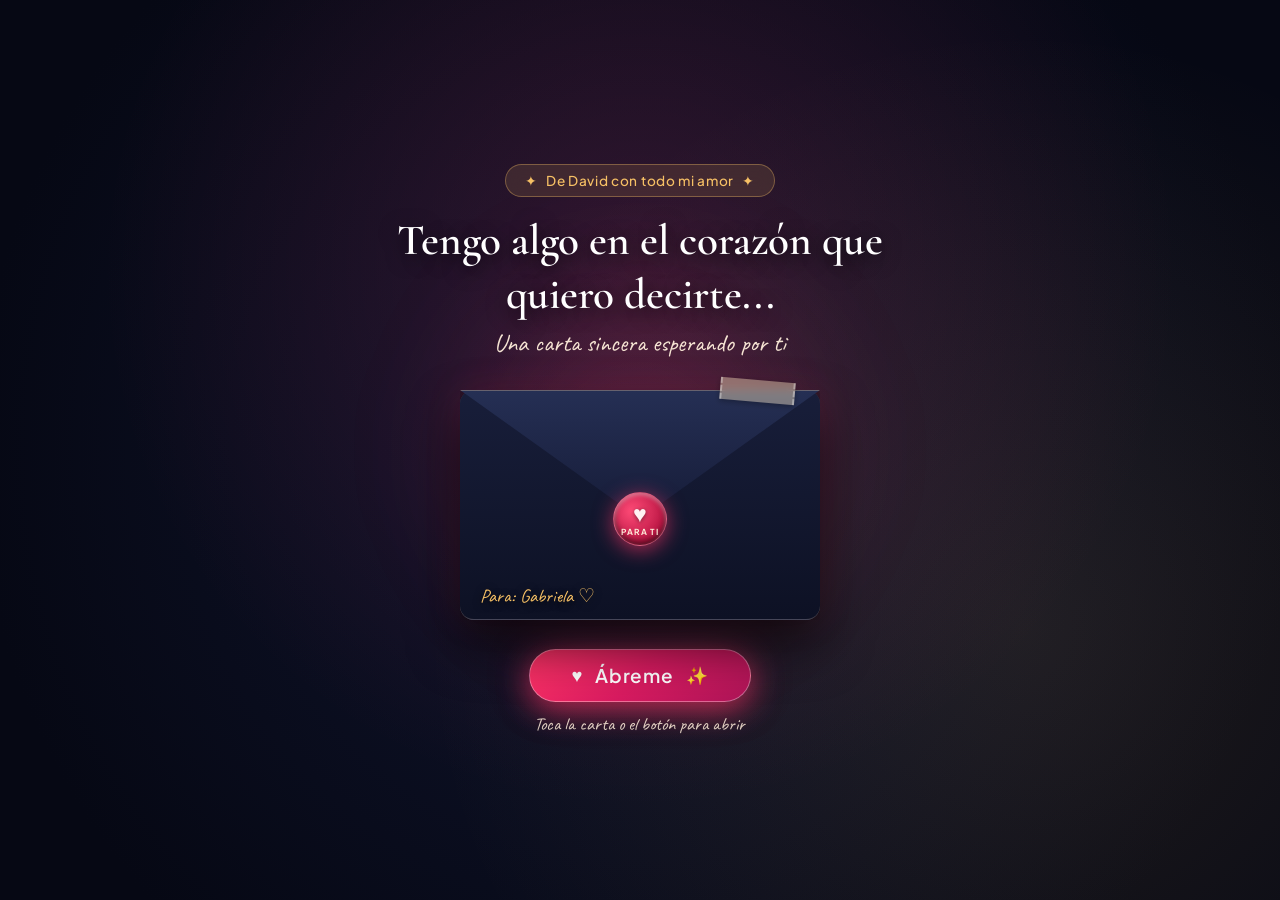
==== commit bd6c2f93: "Fix" ====
--- a/index.html
+++ b/index.html
@@ -17,10 +17,82 @@
     href="https://fonts.googleapis.com/css2?family=Caveat:wght@400;600;700&family=Cormorant+Garamond:ital,wght@0,400;0,600;0,700;1,400;1,600&family=Plus+Jakarta+Sans:wght@300;400;500;600;700&display=swap"
     rel="stylesheet">
 
-  <link rel="stylesheet" href="styles.css">
+  <link rel="stylesheet" href="styles.css?v=4">
 </head>
 
 <body>
+
+  <!-- ================================================================
+       PANTALLA INICIAL: SOBRE ROMÁNTICO 3D // PRIMERA SECCIÓN "ÁBREME"
+       ================================================================ -->
+  <aside class="envelope-welcome-overlay" id="envelopeWelcomeOverlay" aria-label="Carta especial para Gabriela">
+    <div class="envelope-overlay-backdrop"></div>
+    <div class="envelope-ambient-glow"></div>
+    <div class="envelope-floating-hearts" id="envelopeFloatingHearts"></div>
+
+    <div class="envelope-hero-content">
+      <div class="envelope-badge">
+        <span class="badge-sparkle">✦</span>
+        <span>De David con todo mi amor</span>
+        <span class="badge-sparkle">✦</span>
+      </div>
+
+      <h1 class="envelope-hero-title">Tengo algo en el corazón que quiero decirte...</h1>
+      <p class="envelope-hero-subtitle">Una carta sincera esperando por ti</p>
+
+      <!-- Envelope 3D Container -->
+      <div class="envelope-3d-scene" id="envelope3dScene">
+        <div class="envelope-card-wrapper" id="envelopeCardWrapper" role="button" tabindex="0" aria-label="Abrir carta para Gabriela">
+          <!-- Washi tape decorativo en el sobre -->
+          <div class="envelope-washi-tape"></div>
+
+          <!-- Base Trasera del Sobre -->
+          <div class="envelope-pocket-back"></div>
+
+          <!-- Carta Interior que se desliza al abrirse -->
+          <div class="envelope-letter-paper" id="envelopeLetterPaper">
+            <div class="letter-paper-preview">
+              <span class="letter-preview-heart">♥</span>
+              <p class="letter-preview-heading">Mi amada Gabriela,</p>
+              <div class="letter-preview-lines">
+                <span></span><span></span><span></span>
+              </div>
+              <p class="letter-preview-quote">"Siempre tú, en cada rincón de mi universo..."</p>
+            </div>
+          </div>
+
+          <!-- Bolsillo Delantero del Sobre -->
+          <div class="envelope-pocket-front"></div>
+
+          <!-- Solapa Superior 3D -->
+          <div class="envelope-flap" id="envelopeFlap"></div>
+
+          <!-- Sello de Lacre Romántico -->
+          <div class="envelope-wax-seal" id="envelopeWaxSeal" title="Sello de amor">
+            <div class="seal-ring">
+              <span class="seal-heart">♥</span>
+              <span class="seal-text">PARA TI</span>
+            </div>
+          </div>
+
+          <!-- Etiqueta manuscrita -->
+          <div class="envelope-handwritten-tag">
+            <span>Para: Gabriela ♡</span>
+          </div>
+        </div>
+
+        <!-- Botón Destacado: Ábreme -->
+        <div class="envelope-action-container">
+          <button class="envelope-abreme-btn" id="openEnvelopeBtn" type="button" aria-label="Abrir carta de David">
+            <span class="btn-heart-pulse">♥</span>
+            <span class="btn-label-text">Ábreme</span>
+            <span class="btn-sparkle-icon">✨</span>
+          </button>
+          <p class="envelope-click-hint">Toca la carta o el botón para abrir</p>
+        </div>
+      </div>
+    </div>
+  </aside>
 
   <!-- Top Romantic Header Bar -->
   <header class="romantic-header" id="mainHeader">
@@ -61,6 +133,11 @@
     </nav>
 
     <div class="header-right">
+      <a href="carta.html" class="header-carta-link" title="Leer la carta especial">
+        <span>💌</span>
+        <span class="carta-text-long">Carta para Gabriela</span>
+        <span class="carta-text-short">Carta</span>
+      </a>
 
       <button class="music-capsule-btn" id="audioToggle" aria-label="Música de fondo: A Moment"
         title="Reproducir 'A Moment' de Project Hail Mary">
@@ -702,7 +779,7 @@
     </div>
   </div>
 
-  <script src="script.js"></script>
+  <script src="script.js?v=2"></script>
 </body>
 
 </html>
--- a/styles.css
+++ b/styles.css
@@ -64,16 +64,18 @@
   align-items: center;
   justify-content: space-between;
   z-index: 100;
-  background: linear-gradient(180deg, rgba(6, 8, 20, 0.95) 0%, rgba(6, 8, 20, 0.4) 80%, transparent 100%);
-  backdrop-filter: blur(12px);
-  -webkit-backdrop-filter: blur(12px);
-  border-bottom: 1px solid rgba(255, 255, 255, 0.07);
+  background: rgba(6, 8, 20, 0.90);
+  backdrop-filter: blur(16px);
+  -webkit-backdrop-filter: blur(16px);
+  border-bottom: 1px solid rgba(255, 255, 255, 0.08);
+  box-shadow: 0 4px 20px rgba(0, 0, 0, 0.45);
 }
 
 .header-left {
   display: flex;
   align-items: center;
   gap: 0.85rem;
+  min-width: 0;
 }
 
 .heart-pulse {
@@ -81,6 +83,7 @@
   font-size: 1.35rem;
   filter: drop-shadow(0 0 10px var(--hail-crimson));
   animation: heart-beat 1.6s infinite ease-in-out;
+  flex-shrink: 0;
 }
 
 @keyframes heart-beat {
@@ -93,6 +96,7 @@
 .header-story-title {
   display: flex;
   flex-direction: column;
+  min-width: 0;
 }
 
 .handwritten-subtitle {
@@ -1992,11 +1996,19 @@
     padding: 0.5rem 1rem;
     height: auto;
     flex-wrap: wrap;
-    gap: 0.5rem;
+    gap: 0.45rem;
+    background: rgba(6, 8, 20, 0.94);
+    backdrop-filter: blur(20px);
+    -webkit-backdrop-filter: blur(20px);
   }
 
   .header-left {
+    order: 1;
     flex: 1;
+    min-width: 0;
+  }
+
+  .header-back-home {
     min-width: 0;
   }
 
@@ -2009,10 +2021,30 @@
 
   .couple-tag {
     font-size: 0.84rem;
+    white-space: nowrap;
   }
 
   .header-right {
+    order: 2;
     flex-shrink: 0;
+    display: flex;
+    align-items: center;
+    gap: 0.5rem;
+  }
+
+  .letter-header-nav {
+    order: 3;
+    width: 100%;
+    display: flex;
+    align-items: center;
+    justify-content: center;
+    gap: 0.5rem;
+    padding-top: 0.2rem;
+  }
+
+  .letter-page-main {
+    margin: 105px auto 2.5rem auto;
+    padding: 0 1rem;
   }
 
   .story-tabs-bar {
@@ -2196,7 +2228,11 @@
 @media (max-width: 560px) {
   .romantic-header {
     padding: 0.45rem 0.75rem;
-    gap: 0.4rem;
+    gap: 0.35rem;
+  }
+
+  .header-left {
+    gap: 0.5rem;
   }
 
   .heart-pulse {
@@ -2204,12 +2240,49 @@
   }
 
   .handwritten-subtitle {
-    font-size: 0.92rem;
+    display: none; /* Dejar solo el monograma de pareja para evitar colisiones en pantallas de móvil */
   }
 
   .couple-tag {
-    font-size: 0.75rem;
+    font-size: 0.8rem;
     letter-spacing: 0.08em;
+    white-space: nowrap;
+  }
+
+  .header-carta-link {
+    padding: 0.32rem 0.65rem;
+    font-size: 0.76rem;
+    gap: 0.3rem;
+  }
+
+  .carta-text-long {
+    display: none;
+  }
+
+  .carta-text-short {
+    display: inline;
+  }
+
+  .letter-header-nav {
+    order: 3;
+    width: 100%;
+    display: flex;
+    gap: 0.45rem;
+    padding-top: 0.15rem;
+  }
+
+  .letter-header-nav .header-nav-btn {
+    flex: 1;
+    justify-content: center;
+    padding: 0.38rem 0.55rem;
+    font-size: 0.76rem;
+    text-align: center;
+    white-space: nowrap;
+  }
+
+  .letter-page-main {
+    margin: 98px auto 2rem auto;
+    padding: 0 0.75rem;
   }
 
   .peek-bg-btn {
@@ -2222,12 +2295,12 @@
   }
 
   .music-capsule-btn {
-    padding: 0.32rem 0.68rem;
+    padding: 0.32rem 0.65rem;
     gap: 0.45rem;
   }
 
   .music-track-title {
-    font-size: 0.78rem;
+    font-size: 0.76rem;
   }
 
   .music-track-artist {
@@ -2667,4 +2740,1109 @@
   }
 }
 
-
+/* ==========================================================================
+   PANTALLA DE BIENVENIDA: SOBRE ROMÁNTICO 3D (ÁBREME)
+   ========================================================================== */
+.envelope-welcome-overlay {
+  position: fixed;
+  inset: 0;
+  z-index: 999999;
+  display: flex;
+  align-items: center;
+  justify-content: center;
+  background: radial-gradient(circle at center, #10152e 0%, #060814 85%);
+  opacity: 1;
+  visibility: visible;
+  transition: opacity 0.8s cubic-bezier(0.16, 1, 0.3, 1), transform 0.8s ease, visibility 0.8s;
+  overflow: hidden;
+}
+
+.envelope-welcome-overlay.is-hiding {
+  opacity: 0;
+  pointer-events: none;
+  transform: scale(1.06);
+  filter: blur(4px);
+  visibility: hidden;
+}
+
+.envelope-overlay-backdrop {
+  position: absolute;
+  inset: 0;
+  background-image: 
+    radial-gradient(circle at 50% 30%, rgba(255, 51, 102, 0.15) 0%, transparent 60%),
+    radial-gradient(circle at 80% 70%, rgba(246, 192, 101, 0.1) 0%, transparent 50%);
+  pointer-events: none;
+}
+
+.envelope-ambient-glow {
+  position: absolute;
+  width: 500px;
+  height: 500px;
+  background: radial-gradient(circle, rgba(255, 51, 102, 0.22) 0%, rgba(255, 51, 102, 0.05) 50%, transparent 70%);
+  border-radius: 50%;
+  filter: blur(40px);
+  animation: envelope-glow-pulse 5s infinite alternate ease-in-out;
+  pointer-events: none;
+}
+
+@keyframes envelope-glow-pulse {
+  0% { transform: scale(0.9); opacity: 0.6; }
+  100% { transform: scale(1.2); opacity: 0.95; }
+}
+
+.envelope-hero-content {
+  position: relative;
+  z-index: 10;
+  display: flex;
+  flex-direction: column;
+  align-items: center;
+  text-align: center;
+  max-width: 600px;
+  padding: 1.5rem;
+  width: 100%;
+}
+
+.envelope-badge {
+  display: inline-flex;
+  align-items: center;
+  gap: 0.5rem;
+  padding: 0.4rem 1.2rem;
+  border-radius: 30px;
+  background: rgba(246, 192, 101, 0.12);
+  border: 1px solid rgba(246, 192, 101, 0.35);
+  color: var(--gold-warm);
+  font-family: var(--font-sans);
+  font-size: 0.85rem;
+  font-weight: 500;
+  letter-spacing: 0.05em;
+  margin-bottom: 0.8rem;
+  backdrop-filter: blur(8px);
+}
+
+.badge-sparkle {
+  color: var(--gold-warm);
+  font-size: 0.9rem;
+}
+
+.envelope-hero-title {
+  font-family: var(--font-serif);
+  font-size: clamp(1.8rem, 4.5vw, 2.7rem);
+  color: #ffffff;
+  font-weight: 600;
+  line-height: 1.25;
+  margin: 0.2rem 0 0.4rem 0;
+  text-shadow: 0 4px 20px rgba(0, 0, 0, 0.8);
+}
+
+.envelope-hero-subtitle {
+  font-family: var(--font-hand);
+  font-size: clamp(1.2rem, 3vw, 1.55rem);
+  color: var(--text-warm);
+  margin-bottom: 2rem;
+  opacity: 0.95;
+}
+
+@media (max-width: 480px) {
+  .envelope-hero-subtitle {
+    margin-bottom: 1.4rem;
+  }
+  .envelope-hero-content {
+    padding: 1.2rem 1rem;
+  }
+}
+
+/* 3D Scene */
+.envelope-3d-scene {
+  perspective: 1000px;
+  width: 100%;
+  display: flex;
+  flex-direction: column;
+  align-items: center;
+}
+
+.envelope-card-wrapper {
+  position: relative;
+  width: 360px;
+  height: 230px;
+  cursor: pointer;
+  /* Usar flat para que z-index determine exactamente el orden de capas */
+  transform-style: flat;
+  transition: transform 0.45s var(--ease-spring);
+  user-select: none;
+}
+
+@media (max-width: 480px) {
+  .envelope-card-wrapper {
+    width: 300px;
+    height: 195px;
+  }
+}
+
+.envelope-card-wrapper:hover {
+  transform: translateY(-8px) scale(1.02);
+}
+
+.envelope-card-wrapper:focus-visible {
+  outline: 2px solid var(--hail-crimson);
+  outline-offset: 6px;
+  border-radius: 14px;
+}
+
+/* Washi Tape decorativo en el sobre */
+.envelope-washi-tape {
+  position: absolute;
+  top: -10px;
+  right: 25px;
+  width: 75px;
+  height: 22px;
+  background: rgba(255, 235, 195, 0.4);
+  backdrop-filter: blur(4px);
+  border-left: 2px dashed rgba(255, 255, 255, 0.35);
+  border-right: 2px dashed rgba(255, 255, 255, 0.35);
+  transform: rotate(5deg);
+  z-index: 15;
+  box-shadow: 0 2px 6px rgba(0, 0, 0, 0.3);
+  transition: opacity 0.3s ease;
+}
+
+.envelope-card-wrapper.is-open .envelope-washi-tape {
+  opacity: 0.25;
+}
+
+/* Base Trasera del Sobre */
+.envelope-pocket-back {
+  position: absolute;
+  inset: 0;
+  background: linear-gradient(145deg, #181d38 0%, #0e1226 100%);
+  border-radius: 14px;
+  box-shadow: 0 25px 50px rgba(0, 0, 0, 0.7), 0 0 35px rgba(255, 51, 102, 0.15);
+  border: 1px solid rgba(255, 220, 200, 0.18);
+  z-index: 1;
+}
+
+/* Solapa Superior (Flap) */
+/* Solapa Superior (Flap) - 56% de altura para traslapar perfectamente el corte frontal y eliminar cualquier fuga */
+.envelope-flap {
+  position: absolute;
+  top: 0;
+  left: 0;
+  width: 100%;
+  height: 56%;
+  z-index: 5;
+  transform-origin: top center;
+  transition: transform 0.65s cubic-bezier(0.4, 0, 0.2, 1), z-index 0.25s 0.2s, background 0.5s ease;
+  clip-path: polygon(0 0, 100% 0, 50% 100%);
+  background: linear-gradient(180deg, #252f54 0%, #161c38 100%);
+  border-top: 1px solid rgba(255, 230, 210, 0.35);
+  filter: drop-shadow(0 5px 12px rgba(0, 0, 0, 0.55));
+}
+
+/* Carta interior que se desliza hacia arriba (queda completamente resguardada sin asomar por abajo) */
+.envelope-letter-paper {
+  position: absolute;
+  left: 16px;
+  right: 16px;
+  top: 14px;
+  bottom: 14px;
+  height: auto;
+  background: linear-gradient(180deg, #fffcf6 0%, #f7efdf 100%);
+  border-radius: 8px;
+  z-index: 2;
+  box-shadow: 0 4px 15px rgba(0, 0, 0, 0.25);
+  padding: 0.95rem 1.1rem;
+  text-align: left;
+  overflow: hidden;
+  border: 1px solid rgba(200, 170, 130, 0.3);
+  transition: transform 0.8s 0.2s cubic-bezier(0.175, 0.885, 0.32, 1.275), box-shadow 0.6s ease, z-index 0.1s 0.2s;
+}
+
+.letter-paper-preview {
+  position: relative;
+  height: 100%;
+  display: flex;
+  flex-direction: column;
+}
+
+.letter-preview-heart {
+  color: var(--hail-crimson);
+  font-size: 1.1rem;
+  margin-bottom: 0.2rem;
+}
+
+.letter-preview-heading {
+  font-family: var(--font-serif);
+  font-size: 1.05rem;
+  font-weight: 700;
+  color: #1a1e2e;
+  margin-bottom: 0.4rem;
+}
+
+.letter-preview-lines {
+  display: flex;
+  flex-direction: column;
+  gap: 5px;
+  margin-bottom: 0.5rem;
+}
+
+.letter-preview-lines span {
+  display: block;
+  height: 3px;
+  background: rgba(120, 100, 80, 0.2);
+  border-radius: 2px;
+}
+
+.letter-preview-lines span:nth-child(1) { width: 92%; }
+.letter-preview-lines span:nth-child(2) { width: 85%; }
+.letter-preview-lines span:nth-child(3) { width: 70%; }
+
+.letter-preview-quote {
+  font-family: var(--font-hand);
+  font-size: 1rem;
+  color: #b81442;
+  font-weight: 600;
+  margin-top: auto;
+  line-height: 1.2;
+}
+
+/* Bolsillo Delantero (Front Pocket) */
+.envelope-pocket-front {
+  position: absolute;
+  inset: 0;
+  z-index: 4;
+  pointer-events: none;
+  border-radius: 14px;
+  overflow: hidden;
+  clip-path: polygon(0 0, 50% 50%, 100% 0, 100% 100%, 0 100%);
+  background: linear-gradient(180deg, #181e3a 0%, #0d1124 100%);
+  border-bottom: 1px solid rgba(255, 230, 210, 0.2);
+  box-shadow: 0 -4px 18px rgba(0, 0, 0, 0.4);
+}
+
+/* Sello de Lacre ubicado en la punta exacta de la solapa (56%) */
+.envelope-wax-seal {
+  position: absolute;
+  top: 56%;
+  left: 50%;
+  transform: translate(-50%, -50%);
+  z-index: 6;
+  width: 54px;
+  height: 54px;
+  border-radius: 50%;
+  background: radial-gradient(circle at 35% 35%, #ff4b77 0%, #b81442 70%, #680521 100%);
+  box-shadow: 0 4px 20px rgba(255, 51, 102, 0.65), inset 0 2px 4px rgba(255, 255, 255, 0.4), inset 0 -3px 6px rgba(0, 0, 0, 0.6);
+  display: flex;
+  align-items: center;
+  justify-content: center;
+  cursor: pointer;
+  transition: transform 0.4s ease, opacity 0.4s ease;
+  border: 1px solid rgba(255, 255, 255, 0.25);
+}
+
+@media (max-width: 480px) {
+  .envelope-wax-seal {
+    width: 46px;
+    height: 46px;
+  }
+}
+
+.seal-ring {
+  display: flex;
+  flex-direction: column;
+  align-items: center;
+  justify-content: center;
+}
+
+.seal-heart {
+  color: #fff5ea;
+  font-size: 1.15rem;
+  filter: drop-shadow(0 1px 2px rgba(0, 0, 0, 0.5));
+  line-height: 1;
+}
+
+.seal-text {
+  font-family: var(--font-sans);
+  font-size: 0.52rem;
+  font-weight: 700;
+  letter-spacing: 0.12em;
+  color: #ffeedb;
+  margin-top: 2px;
+}
+
+/* Etiqueta Manuscrita del Remitente */
+.envelope-handwritten-tag {
+  position: absolute;
+  bottom: 12px;
+  left: 20px;
+  z-index: 7;
+  font-family: var(--font-hand);
+  font-size: 1.18rem;
+  color: var(--gold-warm);
+  text-shadow: 0 2px 8px rgba(0, 0, 0, 0.9);
+  pointer-events: none;
+}
+
+/* ==========================================================================
+   ESTADOS DE ANIMACIÓN: AL ABRIR LA CARTA (ÁBREME)
+   ========================================================================== */
+.envelope-card-wrapper.is-open .envelope-wax-seal {
+  transform: translate(-50%, -50%) scale(1.4) rotate(15deg);
+  opacity: 0;
+  pointer-events: none;
+}
+
+/* La solapa se despliega hacia arriba y pasa DETRÁS de la carta */
+.envelope-card-wrapper.is-open .envelope-flap {
+  transform: rotateX(180deg);
+  z-index: 1 !important;
+  background: linear-gradient(0deg, #181d38 0%, #202747 100%);
+  filter: drop-shadow(0 -4px 10px rgba(0, 0, 0, 0.35));
+}
+
+/* La carta se desliza hacia arriba EN FRENTE de la solapa abierta */
+.envelope-card-wrapper.is-open .envelope-letter-paper {
+  transform: translateY(-95px) scale(1.04);
+  box-shadow: 0 16px 40px rgba(0, 0, 0, 0.55);
+  z-index: 3 !important;
+}
+
+/* Botón Destacado: Ábreme */
+.envelope-action-container {
+  margin-top: 1.8rem;
+  display: flex;
+  flex-direction: column;
+  align-items: center;
+  gap: 0.65rem;
+}
+
+.envelope-abreme-btn {
+  background: linear-gradient(135deg, #ff3366 0%, #d81b60 50%, #ad1457 100%);
+  border: 1px solid rgba(255, 255, 255, 0.35);
+  color: #ffffff;
+  padding: 0.85rem 2.6rem;
+  border-radius: 50px;
+  font-family: var(--font-sans);
+  font-size: 1.18rem;
+  font-weight: 600;
+  letter-spacing: 0.04em;
+  display: inline-flex;
+  align-items: center;
+  gap: 0.75rem;
+  cursor: pointer;
+  box-shadow: 0 8px 30px rgba(255, 51, 102, 0.6), 0 0 45px rgba(255, 51, 102, 0.25);
+  transition: all 0.35s var(--ease-spring);
+}
+
+.envelope-abreme-btn:hover {
+  transform: translateY(-3px) scale(1.05);
+  box-shadow: 0 10px 36px rgba(255, 51, 102, 0.8), 0 0 60px rgba(255, 51, 102, 0.4);
+}
+
+.envelope-abreme-btn:active {
+  transform: translateY(1px) scale(0.98);
+}
+
+.btn-heart-pulse {
+  color: #ffffff;
+  font-size: 1.15rem;
+  animation: heart-beat 1.4s infinite ease-in-out;
+}
+
+.btn-sparkle-icon {
+  font-size: 1.1rem;
+}
+
+.envelope-click-hint {
+  font-family: var(--font-hand);
+  font-size: 1.15rem;
+  color: var(--text-warm);
+  opacity: 0.85;
+}
+
+/* Partículas flotantes de corazones al abrir */
+.envelope-floating-hearts {
+  position: absolute;
+  inset: 0;
+  pointer-events: none;
+  z-index: 15;
+  overflow: hidden;
+}
+
+.floating-burst-heart {
+  position: absolute;
+  pointer-events: none;
+  font-size: 1.4rem;
+  color: var(--hail-crimson);
+  animation: burst-float 1.6s forwards cubic-bezier(0.16, 1, 0.3, 1);
+}
+
+@keyframes burst-float {
+  0% {
+    opacity: 1;
+    transform: translate(0, 0) scale(0.5);
+  }
+  100% {
+    opacity: 0;
+    transform: translate(var(--burst-x, 0px), var(--burst-y, -140px)) scale(1.5) rotate(var(--burst-rot, 20deg));
+  }
+}
+
+/* Botón en cabecera principal para ir a la carta */
+.header-carta-link {
+  display: inline-flex;
+  align-items: center;
+  gap: 0.45rem;
+  background: rgba(255, 51, 102, 0.15);
+  border: 1px solid rgba(255, 51, 102, 0.4);
+  color: #ff99b3;
+  padding: 0.38rem 0.95rem;
+  border-radius: 30px;
+  font-family: var(--font-sans);
+  font-size: 0.82rem;
+  font-weight: 600;
+  text-decoration: none;
+  transition: all 0.3s ease;
+  backdrop-filter: blur(8px);
+}
+
+.carta-text-short {
+  display: none;
+}
+
+.header-carta-link:hover {
+  background: var(--hail-crimson);
+  color: #ffffff;
+  box-shadow: 0 0 18px var(--hail-crimson-glow);
+  transform: translateY(-1px);
+}
+
+/* ==========================================================================
+   VISTA DE CARTA COMPLETA (CARTA.HTML)
+   ========================================================================== */
+html.letter-html,
+html:has(.letter-page-body) {
+  overflow-y: auto !important;
+  overflow-x: hidden !important;
+  height: auto !important;
+  min-height: 100% !important;
+  scroll-behavior: smooth;
+}
+
+body.letter-page-body {
+  overflow-y: visible !important;
+  overflow-x: hidden !important;
+  height: auto !important;
+  min-height: 100vh !important;
+  position: relative;
+}
+
+/* Fijar el lienzo de estrellas al viewport para evitar estiramientos al scrollear */
+.letter-page-body #letterStarsCanvas {
+  position: fixed !important;
+  inset: 0 !important;
+  width: 100vw !important;
+  height: 100vh !important;
+  z-index: 0 !important;
+  pointer-events: none !important;
+}
+
+/* Custom scrollbar para la vista de la carta */
+html.letter-html::-webkit-scrollbar {
+  width: 10px;
+}
+html.letter-html::-webkit-scrollbar-track {
+  background: #060814;
+}
+html.letter-html::-webkit-scrollbar-thumb {
+  background: rgba(255, 51, 102, 0.45);
+  border-radius: 6px;
+  border: 2px solid #060814;
+}
+html.letter-html::-webkit-scrollbar-thumb:hover {
+  background: var(--hail-crimson);
+}
+
+.letter-page-body .dream-halo,
+.letter-page-body .analog-grain {
+  position: fixed !important;
+  inset: 0 !important;
+  pointer-events: none !important;
+  z-index: 3 !important;
+}
+
+.header-back-home {
+  display: flex;
+  align-items: center;
+  gap: 0.85rem;
+  text-decoration: none;
+  color: inherit;
+}
+
+.letter-header-nav {
+  display: flex;
+  align-items: center;
+  gap: 0.65rem;
+}
+
+.header-nav-btn {
+  display: inline-flex;
+  align-items: center;
+  gap: 0.45rem;
+  padding: 0.42rem 1.05rem;
+  border-radius: 30px;
+  font-family: var(--font-sans);
+  font-size: 0.82rem;
+  font-weight: 600;
+  text-decoration: none;
+  transition: all 0.3s var(--ease-smooth);
+  backdrop-filter: blur(10px);
+}
+
+.header-nav-btn.secondary {
+  background: rgba(14, 18, 38, 0.75);
+  border: 1px solid rgba(255, 230, 210, 0.22);
+  color: var(--text-warm);
+}
+
+.header-nav-btn.secondary:hover {
+  background: rgba(246, 192, 101, 0.2);
+  border-color: var(--gold-warm);
+  color: #ffffff;
+  transform: translateY(-1px);
+}
+
+.header-nav-btn.primary {
+  background: linear-gradient(135deg, var(--hail-crimson), #c2185b);
+  border: 1px solid rgba(255, 255, 255, 0.3);
+  color: #ffffff;
+  box-shadow: 0 4px 16px var(--hail-crimson-glow);
+}
+
+.header-nav-btn.primary:hover {
+  transform: translateY(-1px);
+  box-shadow: 0 6px 22px var(--hail-crimson-glow);
+}
+
+.letter-ambient-nebula {
+  position: fixed;
+  inset: 0;
+  background: 
+    radial-gradient(circle at 20% 30%, rgba(255, 51, 102, 0.12) 0%, transparent 60%),
+    radial-gradient(circle at 80% 70%, rgba(16, 185, 129, 0.1) 0%, transparent 55%),
+    radial-gradient(circle at 50% 90%, rgba(246, 192, 101, 0.08) 0%, transparent 60%);
+  z-index: 1;
+  pointer-events: none;
+}
+
+.letter-candlelight-glow {
+  position: fixed;
+  top: 15%;
+  left: 50%;
+  transform: translateX(-50%);
+  width: 700px;
+  height: 500px;
+  background: radial-gradient(circle, rgba(255, 220, 160, 0.12) 0%, transparent 70%);
+  border-radius: 50%;
+  filter: blur(50px);
+  z-index: 2;
+  pointer-events: none;
+}
+
+.letter-page-main {
+  position: relative;
+  z-index: 10;
+  width: 100%;
+  max-width: 860px;
+  margin: 95px auto 3rem auto;
+  padding: 0 1.5rem;
+}
+
+.letter-page-scroll-area {
+  width: 100%;
+  display: flex;
+  flex-direction: column;
+  align-items: center;
+}
+
+/* Papel de Carta Romántico Manuscrito */
+.parchment-sheet {
+  position: relative;
+  width: 100%;
+  background: linear-gradient(180deg, #fffcf6 0%, #faf3e6 100%);
+  color: #1a1e2e;
+  border-radius: 18px;
+  padding: 3.8rem 3.4rem 3.2rem 3.4rem;
+  box-shadow: 0 25px 70px rgba(0, 0, 0, 0.65), 0 0 50px rgba(246, 192, 101, 0.15);
+  border: 1px solid rgba(215, 185, 145, 0.45);
+  animation: parchment-emerge 0.9s cubic-bezier(0.16, 1, 0.3, 1) forwards;
+}
+
+@keyframes parchment-emerge {
+  0% {
+    opacity: 0;
+    transform: translateY(35px) scale(0.97);
+  }
+  100% {
+    opacity: 1;
+    transform: translateY(0) scale(1);
+  }
+}
+
+@media (max-width: 640px) {
+  .parchment-sheet {
+    padding: 2.5rem 1.4rem 2rem 1.4rem;
+  }
+}
+
+/* Cintas Washi en la carta */
+.parchment-washi-tape {
+  position: absolute;
+  background: rgba(255, 225, 160, 0.55);
+  backdrop-filter: blur(4px);
+  border-left: 2px dashed rgba(200, 155, 75, 0.4);
+  border-right: 2px dashed rgba(200, 155, 75, 0.4);
+  box-shadow: 0 2px 6px rgba(0, 0, 0, 0.2);
+  z-index: 20;
+}
+
+.parchment-washi-tape.tape-top {
+  width: 110px;
+  height: 24px;
+  top: -12px;
+  left: 50%;
+  transform: translateX(-50%) rotate(-1deg);
+}
+
+.parchment-washi-tape.tape-corner-left {
+  width: 80px;
+  height: 20px;
+  top: 15px;
+  left: -20px;
+  transform: rotate(-35deg);
+  background: rgba(255, 180, 205, 0.5);
+  border-color: rgba(220, 110, 145, 0.45);
+}
+
+.parchment-washi-tape.tape-corner-right {
+  width: 80px;
+  height: 20px;
+  top: 15px;
+  right: -20px;
+  transform: rotate(35deg);
+  background: rgba(160, 235, 215, 0.5);
+  border-color: rgba(70, 180, 155, 0.45);
+}
+
+.parchment-header-row {
+  display: flex;
+  justify-content: space-between;
+  align-items: center;
+  border-bottom: 1px dashed rgba(180, 145, 100, 0.35);
+  padding-bottom: 0.9rem;
+  margin-bottom: 1.8rem;
+  font-family: var(--font-hand);
+  font-size: 1.25rem;
+  color: #7d592b;
+}
+
+@media (max-width: 480px) {
+  .parchment-header-row {
+    flex-direction: column;
+    align-items: flex-start;
+    gap: 0.4rem;
+  }
+}
+
+.parchment-salutation-box {
+  margin-bottom: 1.5rem;
+}
+
+.parchment-badge-tag {
+  display: inline-block;
+  padding: 0.3rem 0.95rem;
+  border-radius: 20px;
+  background: rgba(255, 51, 102, 0.1);
+  border: 1px solid rgba(255, 51, 102, 0.3);
+  color: #c2185b;
+  font-family: var(--font-sans);
+  font-size: 0.72rem;
+  font-weight: 700;
+  letter-spacing: 0.14em;
+  margin-bottom: 0.8rem;
+}
+
+.parchment-recipient {
+  font-family: var(--font-serif);
+  font-size: clamp(2rem, 5vw, 2.9rem);
+  color: #1a1e2e;
+  font-weight: 700;
+  line-height: 1.2;
+  margin-bottom: 0.4rem;
+}
+
+.parchment-intro-whisper {
+  font-family: var(--font-hand);
+  font-size: 1.45rem;
+  color: #8c5932;
+  line-height: 1.3;
+}
+
+.parchment-divider {
+  display: flex;
+  align-items: center;
+  justify-content: center;
+  gap: 1.2rem;
+  color: var(--hail-crimson);
+  font-size: 1rem;
+  margin: 1.5rem 0 2rem 0;
+  opacity: 0.75;
+}
+
+/* Cuerpo de la Carta */
+.parchment-body-content {
+  font-family: var(--font-sans);
+  font-size: 1.12rem;
+  line-height: 1.85;
+  color: #2b3044;
+}
+
+.parchment-paragraph {
+  margin-bottom: 1.5rem;
+}
+
+.parchment-paragraph.lead-p {
+  font-size: 1.22rem;
+  font-weight: 500;
+  color: #151a2d;
+  line-height: 1.8;
+}
+
+/* Tarjeta de Cita Emotiva */
+.parchment-quote-box {
+  position: relative;
+  background: linear-gradient(135deg, rgba(255, 51, 102, 0.07) 0%, rgba(246, 192, 101, 0.08) 100%);
+  border-left: 4px solid var(--hail-crimson);
+  border-radius: 0 12px 12px 0;
+  padding: 1.4rem 2rem;
+  margin: 2.2rem 0;
+  box-shadow: 0 4px 15px rgba(255, 51, 102, 0.08);
+}
+
+.quote-symbol {
+  font-family: var(--font-serif);
+  font-size: 3.5rem;
+  line-height: 0.6;
+  color: var(--hail-crimson);
+  opacity: 0.35;
+  display: block;
+  margin-bottom: 0.4rem;
+}
+
+.quote-text {
+  font-family: var(--font-hand);
+  font-size: 1.55rem;
+  color: #9c1543;
+  line-height: 1.4;
+  margin: 0;
+}
+
+.quote-heart {
+  position: absolute;
+  bottom: 10px;
+  right: 15px;
+  color: var(--hail-crimson);
+  font-size: 1.15rem;
+  opacity: 0.5;
+}
+
+/* Firma y Sello */
+.parchment-signature-area {
+  display: flex;
+  justify-content: space-between;
+  align-items: flex-end;
+  margin-top: 2.8rem;
+  padding-top: 1.5rem;
+  border-top: 1px dashed rgba(180, 145, 100, 0.35);
+}
+
+.signature-signoff {
+  font-family: var(--font-hand);
+  font-size: 1.35rem;
+  color: #7d592b;
+  margin-bottom: 0.2rem;
+}
+
+.signature-name {
+  font-family: var(--font-hand);
+  font-size: 2.4rem;
+  font-weight: 700;
+  color: var(--hail-crimson);
+  letter-spacing: 0.02em;
+}
+
+.parchment-wax-seal {
+  width: 68px;
+  height: 68px;
+  border-radius: 50%;
+  background: radial-gradient(circle at 35% 35%, #ff4b77 0%, #b81442 70%, #680521 100%);
+  box-shadow: 0 4px 15px rgba(184, 20, 66, 0.45), inset 0 2px 4px rgba(255, 255, 255, 0.4);
+  display: flex;
+  align-items: center;
+  justify-content: center;
+  border: 1px solid rgba(255, 255, 255, 0.2);
+  flex-shrink: 0;
+}
+
+.seal-inner {
+  display: flex;
+  flex-direction: column;
+  align-items: center;
+}
+
+.seal-heart-icon {
+  color: #fff5ea;
+  font-size: 1.3rem;
+  line-height: 1;
+}
+
+.seal-motto-text {
+  font-family: var(--font-sans);
+  font-size: 0.52rem;
+  font-weight: 700;
+  letter-spacing: 0.1em;
+  color: #ffeedb;
+  margin-top: 3px;
+}
+
+/* Barra de Acciones de la Carta */
+.parchment-actions-bar {
+  display: flex;
+  gap: 1.2rem;
+  justify-content: center;
+  flex-wrap: wrap;
+  margin-top: 2.8rem;
+}
+
+.parchment-btn {
+  display: inline-flex;
+  align-items: center;
+  gap: 0.65rem;
+  padding: 0.85rem 1.8rem;
+  border-radius: 40px;
+  font-family: var(--font-sans);
+  font-size: 0.95rem;
+  font-weight: 600;
+  text-decoration: none;
+  transition: all 0.35s var(--ease-spring);
+}
+
+.parchment-btn.primary-story-btn {
+  background: linear-gradient(135deg, var(--hail-crimson), #c2185b);
+  border: 1px solid rgba(255, 255, 255, 0.3);
+  color: #ffffff;
+  box-shadow: 0 6px 20px var(--hail-crimson-glow);
+}
+
+.parchment-btn.primary-story-btn:hover {
+  transform: translateY(-2px) scale(1.03);
+  box-shadow: 0 8px 28px var(--hail-crimson-glow);
+}
+
+.parchment-btn.secondary-envelope-btn {
+  background: rgba(30, 36, 60, 0.08);
+  border: 1px solid rgba(120, 100, 80, 0.3);
+  color: #3d4560;
+}
+
+.parchment-btn.secondary-envelope-btn:hover {
+  background: rgba(30, 36, 60, 0.15);
+  color: #1a1e2e;
+  transform: translateY(-2px);
+}
+
+.parchment-corner-fold {
+  position: absolute;
+  bottom: 0;
+  right: 0;
+  width: 0;
+  height: 0;
+  border-style: solid;
+  border-width: 0 0 35px 35px;
+  border-color: transparent transparent #e8d9c2 transparent;
+  filter: drop-shadow(-3px -3px 4px rgba(0, 0, 0, 0.12));
+  border-bottom-right-radius: 18px;
+}
+
+.letter-footer {
+  margin-top: 2rem;
+  text-align: center;
+  font-family: var(--font-hand);
+  font-size: 1.25rem;
+  color: var(--text-warm);
+  opacity: 0.8;
+}
+
+/* ==========================================================================
+   RESPONSIVE DESIGN ADAPTATIONS FOR LETTER (CARTA.HTML)
+   ========================================================================== */
+@media (max-width: 640px) {
+  .parchment-sheet {
+    padding: 2.2rem 1.15rem 1.8rem 1.15rem;
+    border-radius: 16px;
+  }
+
+  .parchment-quote-box {
+    padding: 1.1rem 1rem 1.1rem 1.25rem;
+    margin: 1.5rem 0;
+    border-left-width: 3.5px;
+  }
+
+  .quote-symbol {
+    font-size: 2.4rem;
+    margin-bottom: 0.15rem;
+  }
+
+  .quote-text {
+    font-size: 1.25rem;
+    line-height: 1.45;
+  }
+
+  .quote-heart {
+    bottom: 6px;
+    right: 8px;
+    font-size: 0.95rem;
+  }
+}
+
+@media (max-width: 560px) {
+  .parchment-washi-tape.tape-top {
+    width: 90px;
+    height: 20px;
+    top: -10px;
+  }
+
+  .parchment-washi-tape.tape-corner-left {
+    width: 65px;
+    height: 16px;
+    top: 8px;
+    left: -10px;
+  }
+
+  .parchment-washi-tape.tape-corner-right {
+    width: 65px;
+    height: 16px;
+    top: 8px;
+    right: -10px;
+  }
+
+  .parchment-header-row {
+    margin-bottom: 1.2rem;
+    padding-bottom: 0.6rem;
+    font-size: 1.05rem;
+  }
+
+  .parchment-salutation-box {
+    margin-bottom: 1.2rem;
+  }
+
+  .parchment-badge-tag {
+    font-size: 0.68rem;
+    padding: 0.25rem 0.75rem;
+    margin-bottom: 0.6rem;
+  }
+
+  .parchment-recipient {
+    font-size: 1.75rem;
+    margin-bottom: 0.35rem;
+  }
+
+  .parchment-intro-whisper {
+    font-size: 1.22rem;
+    line-height: 1.35;
+  }
+
+  .parchment-divider {
+    margin: 1.2rem 0 1.5rem 0;
+    gap: 0.8rem;
+  }
+
+  .parchment-body-content {
+    font-size: 0.98rem;
+    line-height: 1.68;
+    word-break: break-word;
+  }
+
+  .parchment-paragraph {
+    margin-bottom: 1.25rem;
+  }
+
+  .parchment-paragraph.lead-p {
+    font-size: 1.05rem;
+    line-height: 1.65;
+  }
+
+  .parchment-signature-area {
+    flex-direction: column;
+    align-items: center;
+    text-align: center;
+    gap: 1.2rem;
+    margin-top: 2rem;
+    padding-top: 1.2rem;
+  }
+
+  .signature-details {
+    width: 100%;
+    text-align: center;
+  }
+
+  .signature-signoff {
+    font-size: 1.15rem;
+  }
+
+  .signature-name {
+    font-size: 2.1rem;
+  }
+
+  .parchment-wax-seal {
+    width: 60px;
+    height: 60px;
+  }
+
+  .parchment-actions-bar {
+    flex-direction: column;
+    gap: 0.65rem;
+    margin-top: 1.8rem;
+    width: 100%;
+  }
+
+  .parchment-btn {
+    width: 100%;
+    justify-content: center;
+    padding: 0.75rem 1rem;
+    font-size: 0.88rem;
+  }
+
+  .letter-footer {
+    font-size: 1.05rem;
+    padding: 0 0.5rem 1rem 0.5rem;
+  }
+}
+
+@media (max-width: 380px) {
+  .parchment-sheet {
+    padding: 1.8rem 0.85rem 1.5rem 0.85rem;
+  }
+
+  .parchment-recipient {
+    font-size: 1.55rem;
+  }
+
+  .quote-text {
+    font-size: 1.15rem;
+  }
+
+  .parchment-body-content {
+    font-size: 0.94rem;
+  }
+}
+
+
